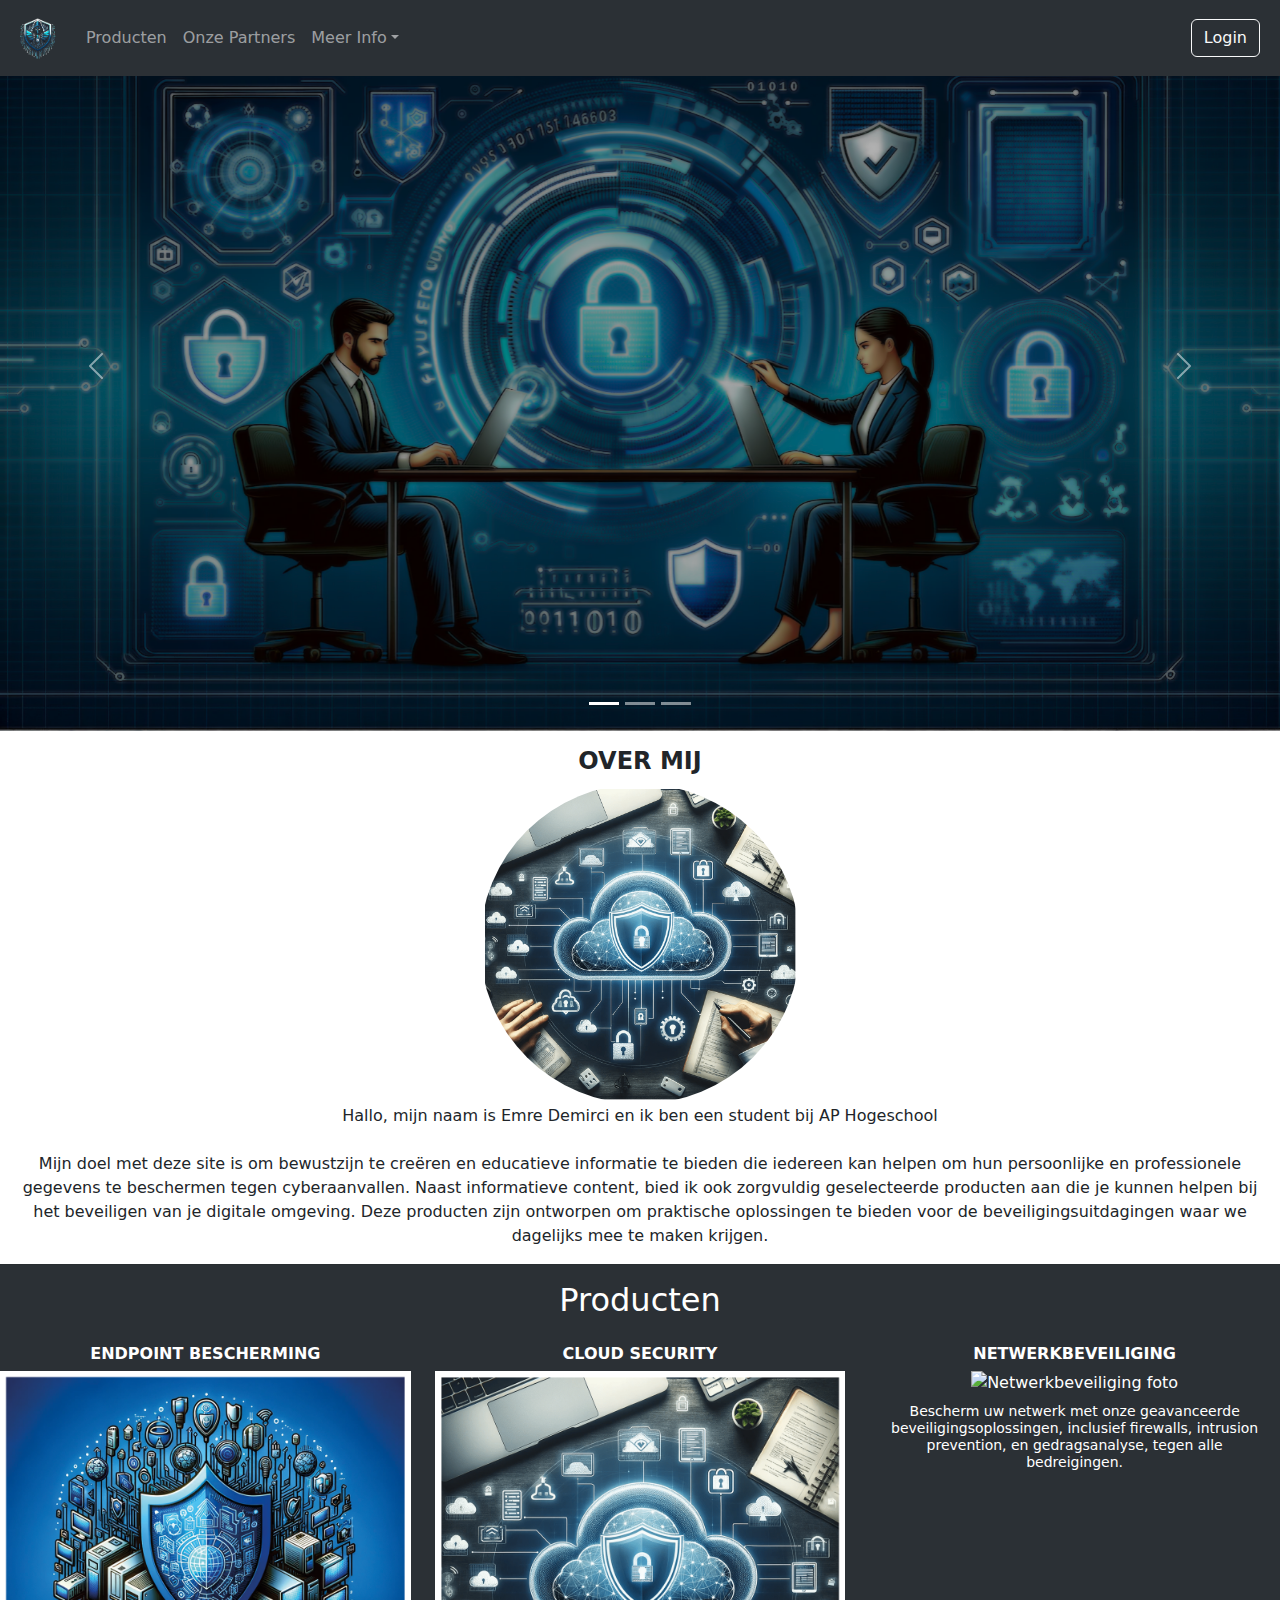
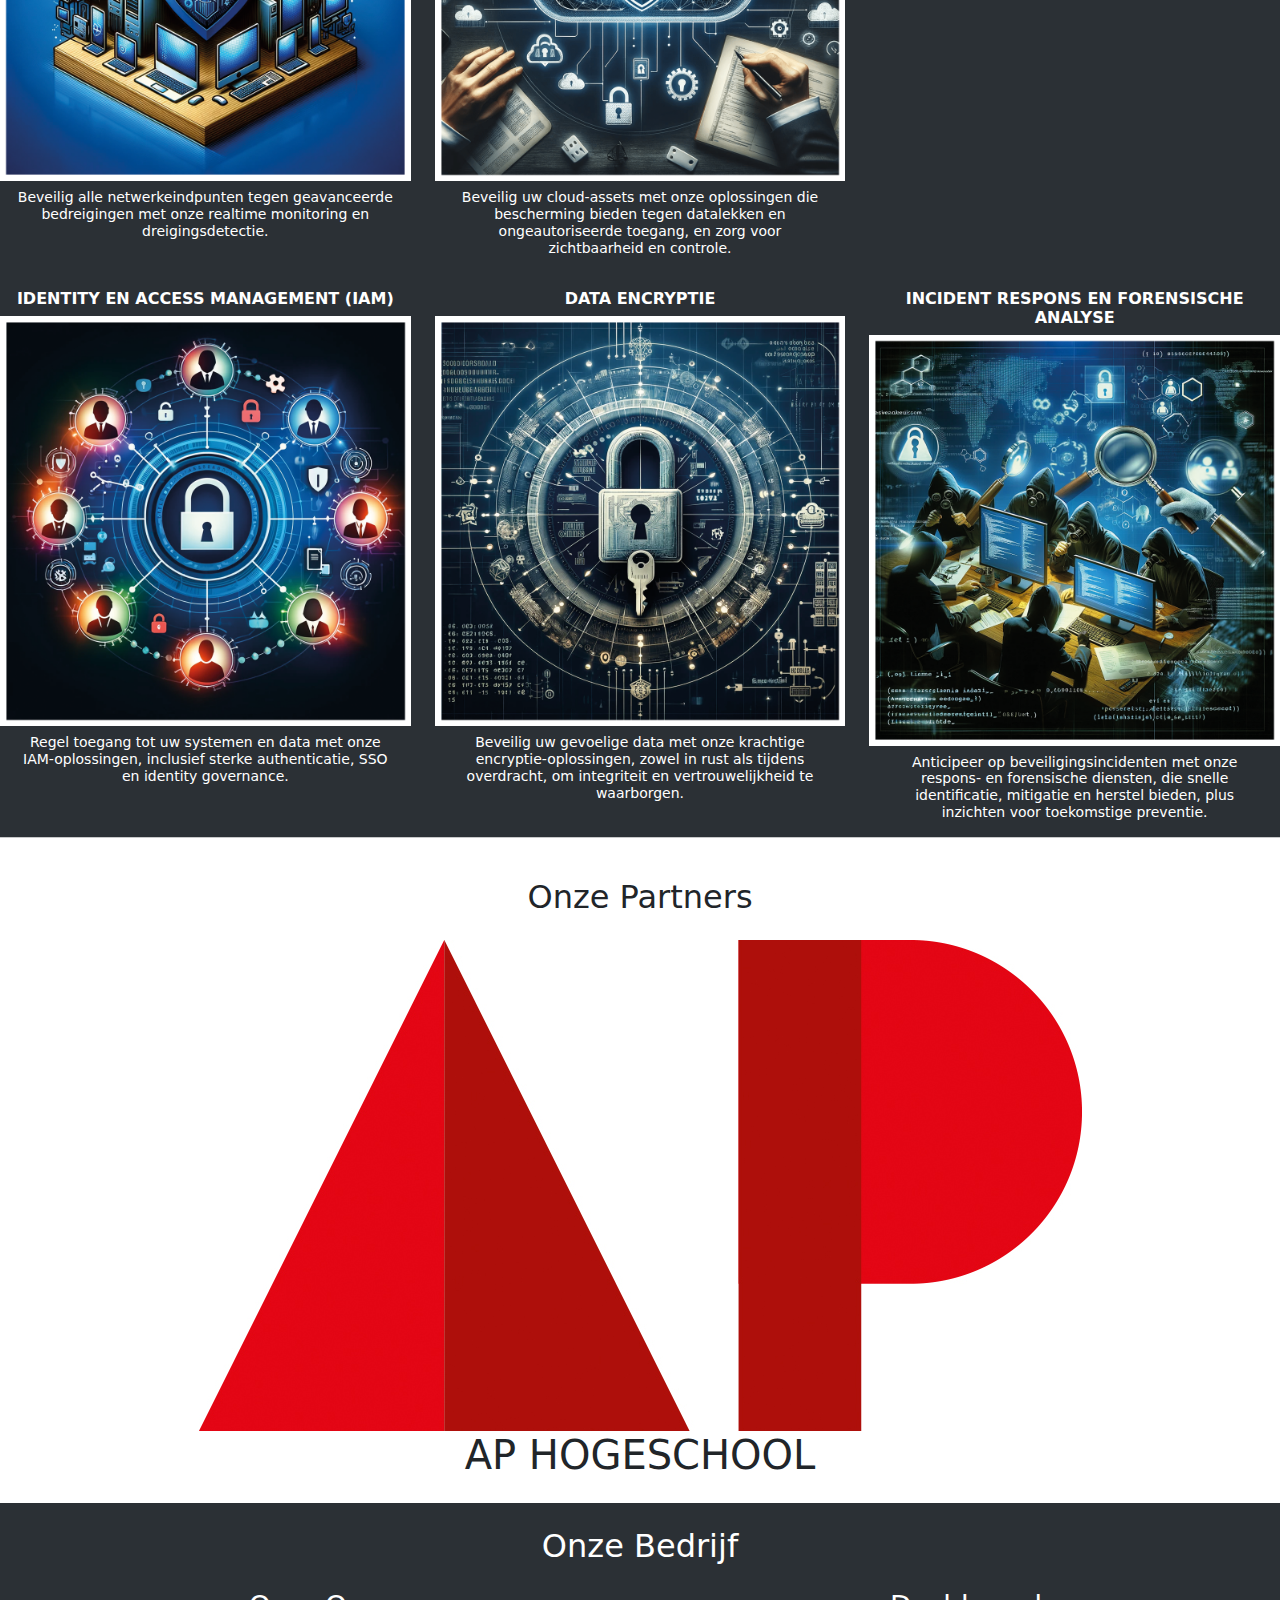
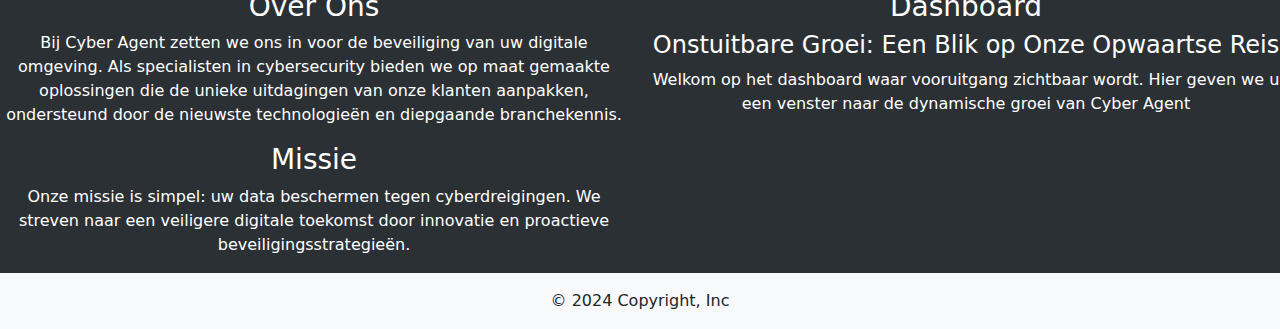
==== index.html @ 9c0fd8ca "langlopende taak" ====
<!DOCTYPE html>
<html lang="nl-BE">
<head>
    <meta charset="UTF-8">
    <meta name="viewport" content="width=device-width, initial-scale=1.0">
    <title>Cyber Agent</title>
    
    <!-- Bootstrap CSS -->
    <link href="https://cdn.jsdelivr.net/npm/bootstrap@5.3.3/dist/css/bootstrap.min.css" rel="stylesheet" integrity="sha384-QWTKZyjpPEjISv5WaRU9OFeRpok6YctnYmDr5pNlyT2bRjXh0JMhjY6hW+ALEwIH" crossorigin="anonymous">

  <!-- Bootstrap CSS icons: https://icons.getbootstrap.com/#usage -->
  <link rel="stylesheet" href="https://cdn.jsdelivr.net/npm/bootstrap-icons@1.9.1/font/bootstrap-icons.css">

  <!-- JavaScript: Bootstrap Bundle with Popper -->
  <script src="https://cdn.jsdelivr.net/npm/bootstrap@5.3.3/dist/js/bootstrap.bundle.min.js" integrity="sha384-YvpcrYf0tY3lHB60NNkmXc5s9fDVZLESaAA55NDzOxhy9GkcIdslK1eN7N6jIeHz" crossorigin="anonymous" defer></script>

  <!-- eigen geschreven css voor jouw html-bestand -->
  <link rel="stylesheet" href="css/reset.css">
  <link href="css/style.css" rel="stylesheet">
</head>
<body>
  
  <!--Navbar-->
  <nav class="navbar navbar-expand-lg bg-body-tertiary fixed-top" data-bs-theme="dark">

    <div class="container-fluid">

      <a class="navbar-brand" href="index.html"><img class="navbar-logo" src="assets/images/logo-nieuw_png-removebg-preview.png" alt="Logo"></a>

      <button class="navbar-toggler" type="button" data-bs-toggle="collapse" data-bs-target="#navbarSupportedContent" aria-controls="navbarSupportedContent" aria-expanded="false" aria-label="Toggle navigation">
        <span class="navbar-toggler-icon"></span>
      </button>

      <div class="collapse navbar-collapse" id="navbarSupportedContent">

        <ul class="navbar-nav me-auto mb-2 mb-lg-0">

          <li class="nav-item">
            <a class="nav-link" href="#product">Producten</a>
          </li>

          <li class="nav-item">
            <a class="nav-link" href="#onzepartners">Onze Partners</a>
          </li>

          <li class="nav-item dropdown">

            <a class="nav-link dropdown-toggle" href="#" role="button" data-bs-toggle="dropdown" aria-expanded="false">Meer Info</a>

            <ul class="dropdown-menu">
              <li><a class="dropdown-item" href="#onzebedrijf">Onze Bedrijf</a></li>
              <li><hr class="dropdown-divider"></li>
              <li><a class="dropdown-item" href="contact.html">Contact</a></li>
            </ul>

          </li>

        </ul>

        <form class="d-flex">
          <button type="button" class="btn btn-outline-light me-2">Login</button>
        </form>

      </div>

    </div>
  </nav>
  <!--Navbar-->

  <main>
    
    <!--Carousel-->
    <section id="carouselExampleIndicators" class="carousel slide">

      <div class="carousel-indicators">
        <button type="button" data-bs-target="#carouselExampleIndicators" data-bs-slide-to="0" class="active" aria-current="true" aria-label="Slide 1"></button>
        <button type="button" data-bs-target="#carouselExampleIndicators" data-bs-slide-to="1" aria-label="Slide 2"></button>
        <button type="button" data-bs-target="#carouselExampleIndicators" data-bs-slide-to="2" aria-label="Slide 3"></button>
      </div>

      <div class="carousel-inner">

        <div class="carousel-item active">
          <img src="assets/images/home.png" class="d-block w-100" alt="carousel foto1">
        </div>

        <div class="carousel-item">
          <img src="assets/images/diensten.png" class="d-block w-100" alt="carousel foto2">
        </div>

        <div class="carousel-item">
          <img src="assets/images/incidentresponsenforensischeanalysedesktopformaat.png" class="d-block w-100" alt="carousel foto3">
        </div>

      </div>

      <button class="carousel-control-prev" type="button" data-bs-target="#carouselExampleIndicators" data-bs-slide="prev">
        <span class="carousel-control-prev-icon" aria-hidden="true"></span>
        <span class="visually-hidden">Previous</span>
      </button>

      <button class="carousel-control-next" type="button" data-bs-target="#carouselExampleIndicators" data-bs-slide="next">
        <span class="carousel-control-next-icon" aria-hidden="true"></span>
        <span class="visually-hidden">Next</span>
      </button>

    </section>
    <!--Carousel-->

    <!--Over Mij-->
    <article class="col-12 mb-3 text-center px-3">

      <h2 class="text-uppercase fs-4 fw-bolder pt-3">Over Mij</h2>

      <img class="bd-placeholder-img rounded-circle foto" src="assets/images/cloudsecurity.png" alt="Emre foto">

      <p class="fw-medium">
        Hallo, mijn naam is Emre Demirci en ik ben een student bij AP Hogeschool<br><br>
        Mijn doel met deze site is om bewustzijn te creëren en educatieve informatie te bieden die iedereen kan helpen om hun persoonlijke en professionele gegevens te beschermen tegen cyberaanvallen. Naast informatieve content, bied ik ook zorgvuldig geselecteerde producten aan die je kunnen helpen bij het beveiligen van je digitale omgeving. Deze producten zijn ontworpen om praktische oplossingen te bieden voor de beveiligingsuitdagingen waar we dagelijks mee te maken krijgen.
      </p>

    </article>
    <!--Over Mij-->

    <!--Producten-->
    <section id="product" class="row backgroundcolor">

      <hr>

      <h2 class="col-12 text-center text-white">Producten</h2>

      <!--Endpoint Bescherming-->
      <article class="shop-item col-12 col-sm-6 col-md-4 text-center">

        <a href="endpointbescherming.html" class="text-decoration-none text-white" rel="noopener">

          <h2 class="text-uppercase fs-6 fw-bolder pt-3">Endpoint Bescherming</h2>

          <figure>

            <img src="assets/images/endpointbescherming.png" class="img-fluid" alt="endpointbescherming foto"title="Endpointbescherming">
            <figcaption class="h6 small mt-2">Beveilig alle netwerkeindpunten tegen geavanceerde bedreigingen met onze realtime monitoring en dreigingsdetectie.</figcaption>

          </figure>
        </a>

      </article>
      <!--Endpoint Bescherming-->
      
      <!--Cloud Security-->
      <article class="shop-item col-12 col-sm-6 col-md-4 text-center">

        <a href="cloudsecurity.html" class="text-decoration-none text-white" rel="noopener">

          <h2 class="text-uppercase fs-6 fw-bolder pt-3">Cloud Security</h2>

          <figure>

            <img src="assets/images/cloudsecurity.png" class="img-fluid" alt="Cloud Security foto"title="Cloud Security">
            <figcaption class="h6 small mt-2 mx-3">Beveilig uw cloud-assets met onze oplossingen die bescherming bieden tegen datalekken en ongeautoriseerde toegang, en zorg voor zichtbaarheid en controle.</figcaption>

          </figure>
        </a>

      </article>
      <!--Cloud Security-->

      <!--Netwerkbeveiliging-->
      <article class="shop-item col-12 col-sm-6 col-md-4 text-center">

        <a href="netwerkbeveiliging.html" class="text-decoration-none text-white" rel="noopener">

          <h2 class="text-uppercase fs-6 fw-bolder pt-3">Netwerkbeveiliging</h2>

          <figure>

            <img src="assets/images/netwerkbeveiliging.png" class="img-fluid" alt="Netwerkbeveiliging foto"title="Netwerkbeveiliging">
            <figcaption class="h6 small mt-2 mx-3">Bescherm uw netwerk met onze geavanceerde beveiligingsoplossingen, inclusief firewalls, intrusion prevention, en gedragsanalyse, tegen alle bedreigingen.</figcaption>

          </figure>
        </a>

      </article>
      <!--Netwerkbeveiliging-->

      <!--Identity en Access Management (IAM)-->
      <article class="shop-item col-12 col-sm-6 col-md-4 text-center">

        <a href="iam.html" class="text-decoration-none text-white" rel="noopener">

          <h2 class="text-uppercase fs-6 fw-bolder pt-3">Identity en Access Management (IAM)</h2>

          <figure>

            <img src="assets/images/identityenaccessmanagement.png" class="img-fluid" alt="Identity en Access Management (IAM) foto"title="Identity en Access Management (IAM)">
            <figcaption class="h6 small mt-2 mx-3">Regel toegang tot uw systemen en data met onze IAM-oplossingen, inclusief sterke authenticatie, SSO en identity governance.</figcaption>

          </figure>
        </a>

      </article>
      <!--Identity en Access Management (IAM)-->

      <!--Data Encryptie-->
      <article class="shop-item col-12 col-sm-6 col-md-4 text-center">

        <a href="dataencryptie.html" class="text-decoration-none text-white" rel="noopener">

          <h2 class="text-uppercase fs-6 fw-bolder pt-3">Data Encryptie</h2>

          <figure>

            <img src="assets/images/dataencryptie.png" class="img-fluid" alt="Data Encryptie foto"title="Data Encryptie">
            <figcaption class="h6 small mt-2 mx-3">Beveilig uw gevoelige data met onze krachtige encryptie-oplossingen, zowel in rust als tijdens overdracht, om integriteit en vertrouwelijkheid te waarborgen.</figcaption>

          </figure>
        </a>

      </article>
      <!--Data Encryptie-->

      <!--Incident Respons en Forensische Analyse-->
      <article class="shop-item col-12 col-sm-6 col-md-4 text-center">

        <a href="irfa.html" class="text-decoration-none text-white" rel="noopener">

          <h2 class="text-uppercase fs-6 fw-bolder pt-3">Incident Respons en Forensische Analyse</h2>

          <figure>

            <img src="assets/images/incidentresponsenforensischeanalyse.png" class="img-fluid" alt="Incident Respons en Forensische Analyse foto"title="Incident Respons en Forensische Analyse">
            <figcaption class="h6 small mt-2 mx-3">Anticipeer op beveiligingsincidenten met onze respons- en forensische diensten, die snelle identificatie, mitigatie en herstel bieden, plus inzichten voor toekomstige preventie.</figcaption>

          </figure>
        </a>

      </article>
      <!--Incident Respons en Forensische Analyse-->

    </section>
    <!--Producten-->

    <!--Onze Partners-->
    <section id="onzepartners" class="row text-center">

      <hr>

      <h2 class="col-12 my-4">Onze Partners</h2>

      <figure>

        <a class="text-decoration-none" href="https://ap.lc/uSsQi">
          <img class="img-fluid" src="assets/images/aplogo.jpg" alt="AP logo">
          <h3 class="text-uppercase fs-1 text-dark">Ap Hogeschool</h3>
        </a>

      </figure>

    </section>
    <!--Onze Partners-->

    <!--Onze Bedrijf-->
    <section id="onzebedrijf" class="backgroundcolor text-white text-center row">

      <h2 class="my-4">Onze Bedrijf</h2>

      <section class="col-12 col-sm-6 col-md-6">

        <article>

          <h3>Over Ons</h3>
          
          <p>Bij Cyber Agent zetten we ons in voor de beveiliging van uw digitale omgeving. Als specialisten in cybersecurity bieden we op maat gemaakte oplossingen die de unieke uitdagingen van onze klanten aanpakken, ondersteund door de nieuwste technologieën en diepgaande branchekennis.</p>
  
        </article>

        <article>

          <h3>Missie</h3>

          <p>Onze missie is simpel: uw data beschermen tegen cyberdreigingen. We streven naar een veiligere digitale toekomst door innovatie en proactieve beveiligingsstrategieën.</p>

        </article>

      </section>

      <section class="col-12 col-sm-6 col-md-6">

        <article>

          <h3 class="col-12">Dashboard</h3>

          

          <h4>Onstuitbare Groei: Een Blik op Onze Opwaartse Reis</h4>

          <p>Welkom op het dashboard waar vooruitgang zichtbaar wordt. Hier geven we u een venster naar de dynamische groei van Cyber Agent</p>

        </article>

      </section>

    </section>
    <!--Onze Bedrijf-->
    
  </main>

  <!--Footer-->
  <footer class="bg-body-tertiary text-center text-lg-start">

    <div class="text-center p-3">
      © 2024 Copyright, Inc
    </div>
    
  </footer>
  <!--Footer-->

</body>
</html>
---- css/style.css ----
.navbar-logo {
  width: 50px;
}

.backgroundcolor{
  background-color: #2B3035;
}

.foto {
  width: 25vw;
}

span {
  color: red;
}

.space {
  padding-top: 3rem;
}

.maps{
  width: 100%;
  height: 40vh;
}
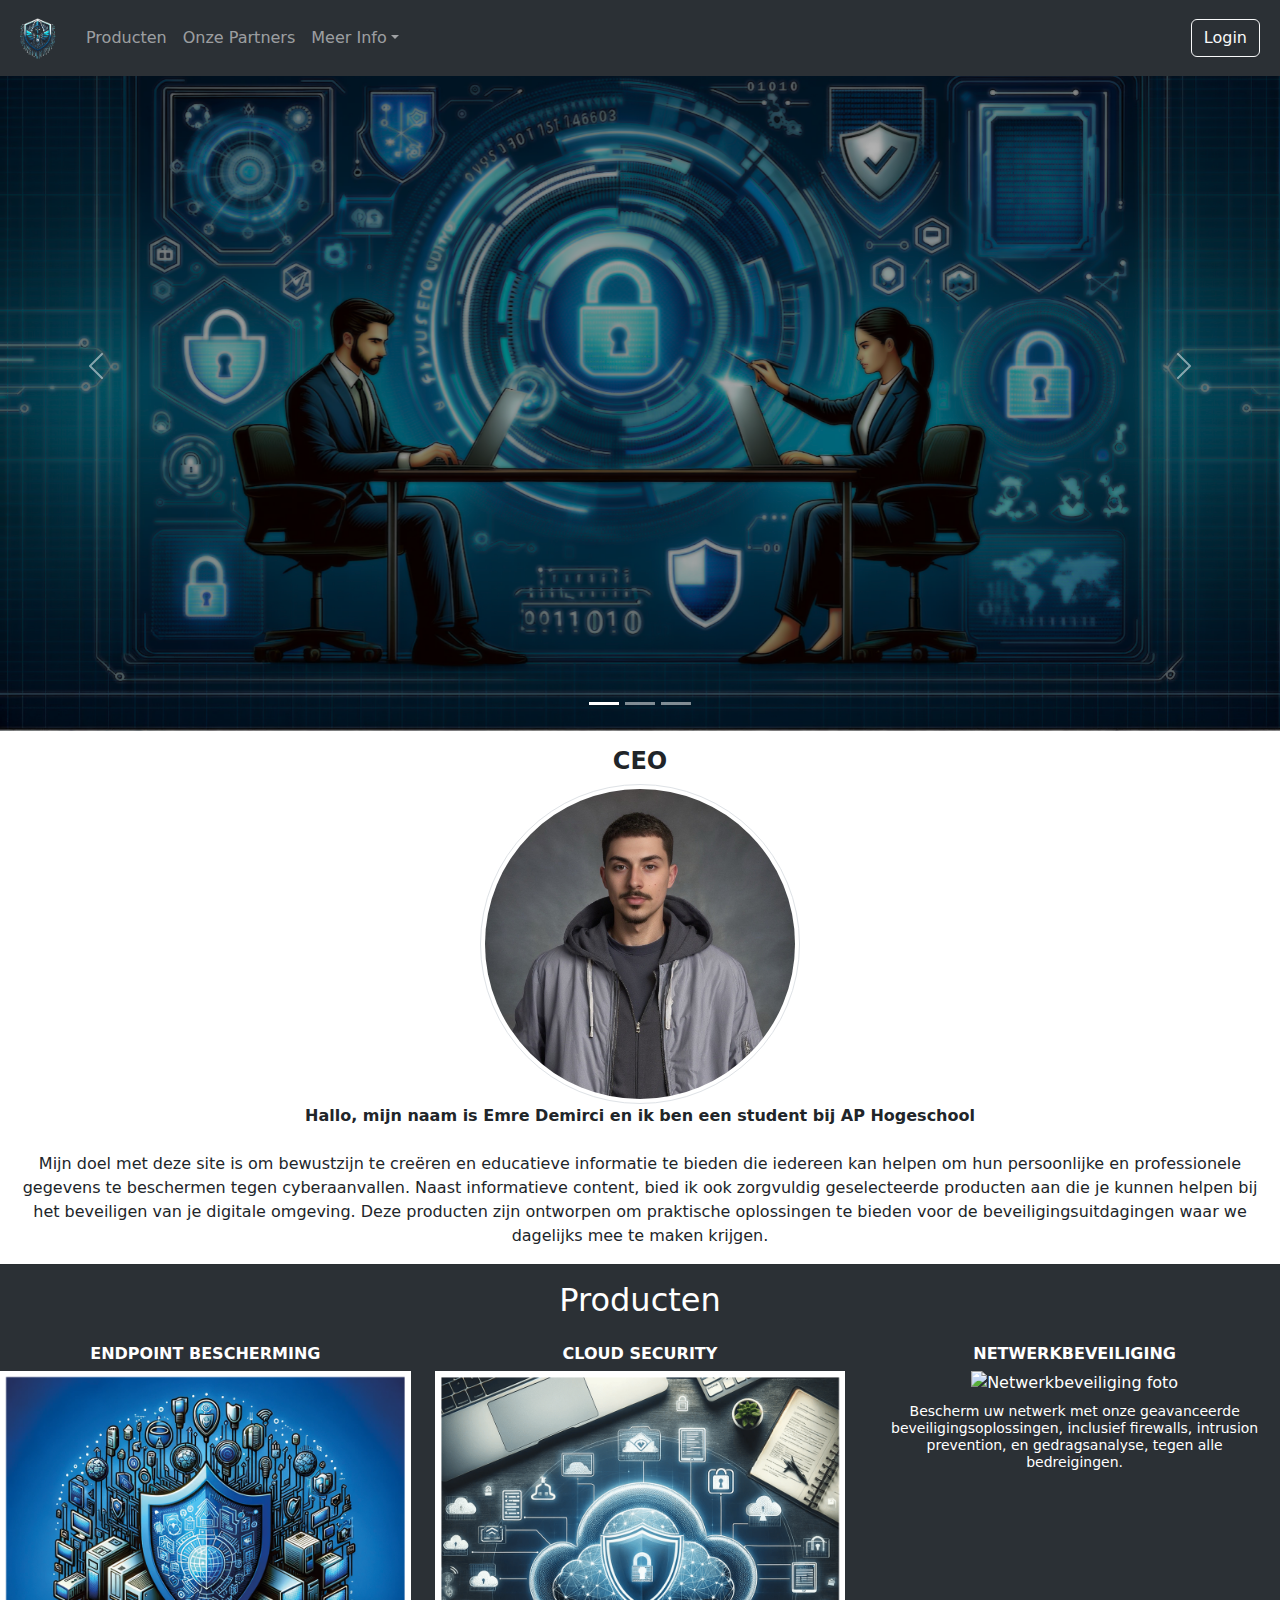
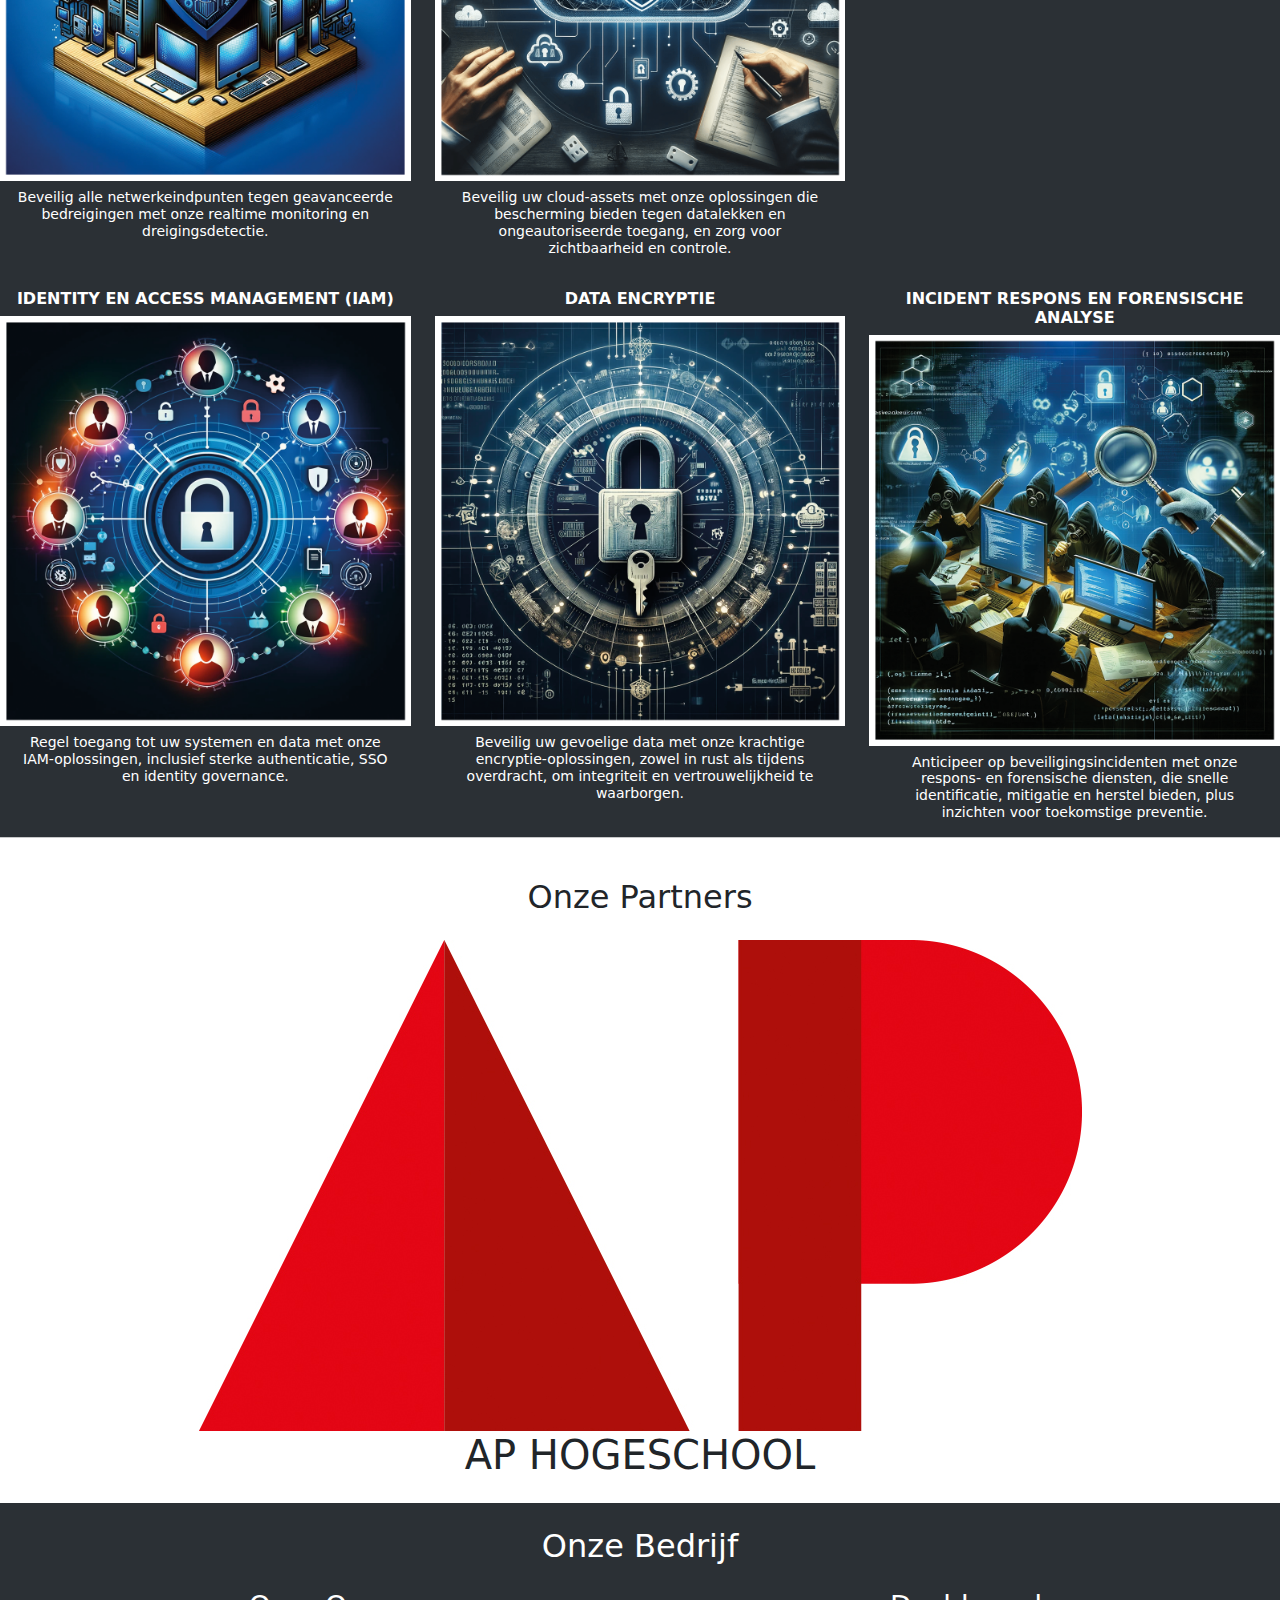
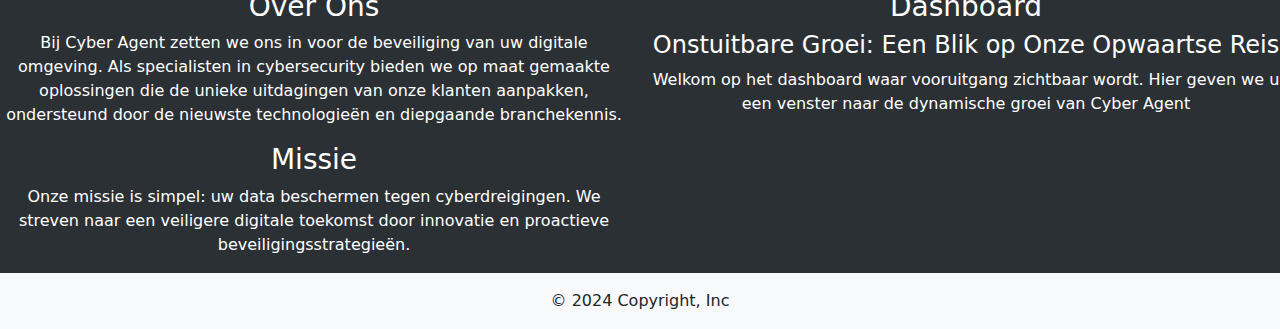
==== commit 84724e00: "langlopende taak" ====
--- a/index.html
+++ b/index.html
@@ -17,6 +17,8 @@
   <!-- eigen geschreven css voor jouw html-bestand -->
   <link rel="stylesheet" href="css/reset.css">
   <link href="css/style.css" rel="stylesheet">
+
+  <script src="https://www.gstatic.com/charts/loader.js"></script>
 </head>
 <body>
   
@@ -110,12 +112,12 @@
     <!--Over Mij-->
     <article class="col-12 mb-3 text-center px-3">
 
-      <h2 class="text-uppercase fs-4 fw-bolder pt-3">Over Mij</h2>
-
-      <img class="bd-placeholder-img rounded-circle foto" src="assets/images/cloudsecurity.png" alt="Emre foto">
+      <h2 class="text-uppercase fs-4 fw-bolder pt-3">Ceo</h2>
+
+      <img class="bd-placeholder-img rounded-circle foto img-thumbnail" src="assets/images/foto.jpeg" alt="Emre foto">
 
       <p class="fw-medium">
-        Hallo, mijn naam is Emre Demirci en ik ben een student bij AP Hogeschool<br><br>
+        <strong>Hallo, mijn naam is Emre Demirci en ik ben een student bij AP Hogeschool</strong><br><br>
         Mijn doel met deze site is om bewustzijn te creëren en educatieve informatie te bieden die iedereen kan helpen om hun persoonlijke en professionele gegevens te beschermen tegen cyberaanvallen. Naast informatieve content, bied ik ook zorgvuldig geselecteerde producten aan die je kunnen helpen bij het beveiligen van je digitale omgeving. Deze producten zijn ontworpen om praktische oplossingen te bieden voor de beveiligingsuitdagingen waar we dagelijks mee te maken krijgen.
       </p>
 
@@ -289,8 +291,6 @@
         <article>
 
           <h3 class="col-12">Dashboard</h3>
-
-          
 
           <h4>Onstuitbare Groei: Een Blik op Onze Opwaartse Reis</h4>
 
--- a/css/style.css
+++ b/css/style.css
@@ -21,4 +21,4 @@
 .maps{
   width: 100%;
   height: 40vh;
-}+}
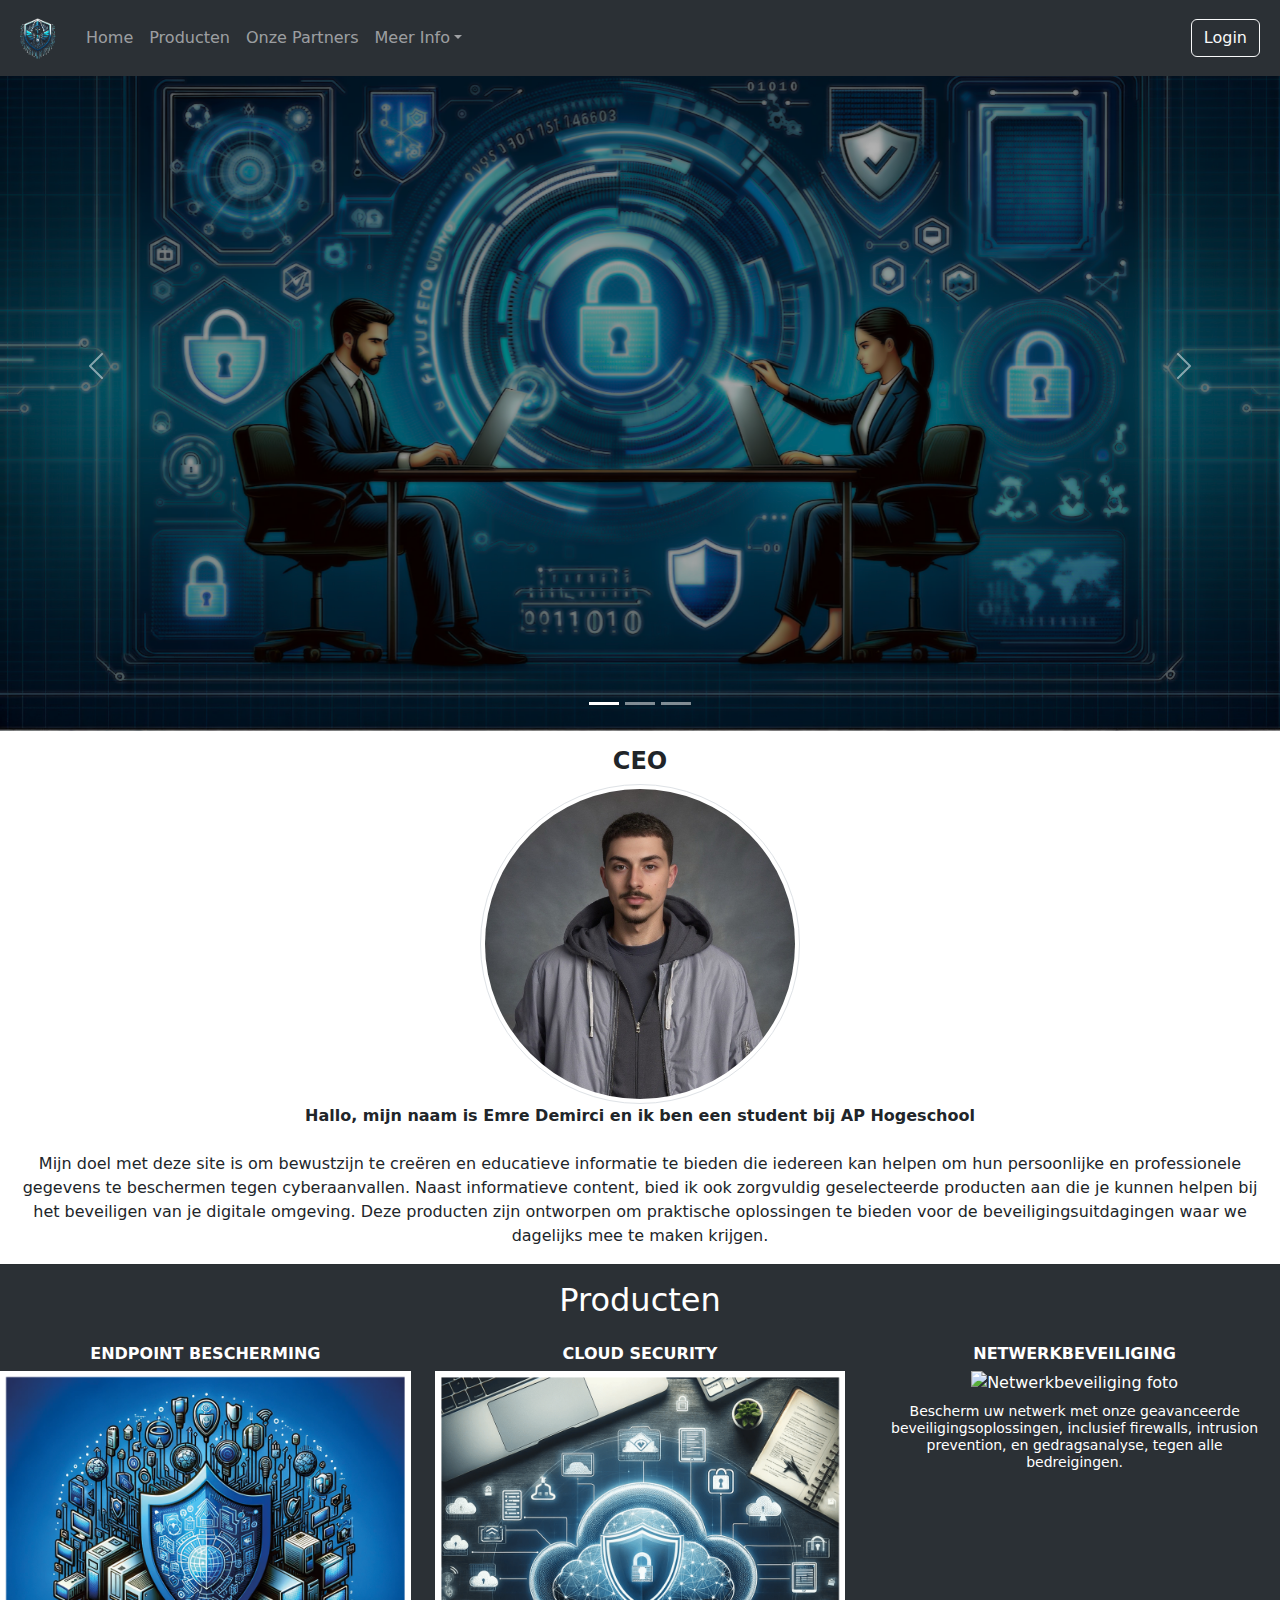
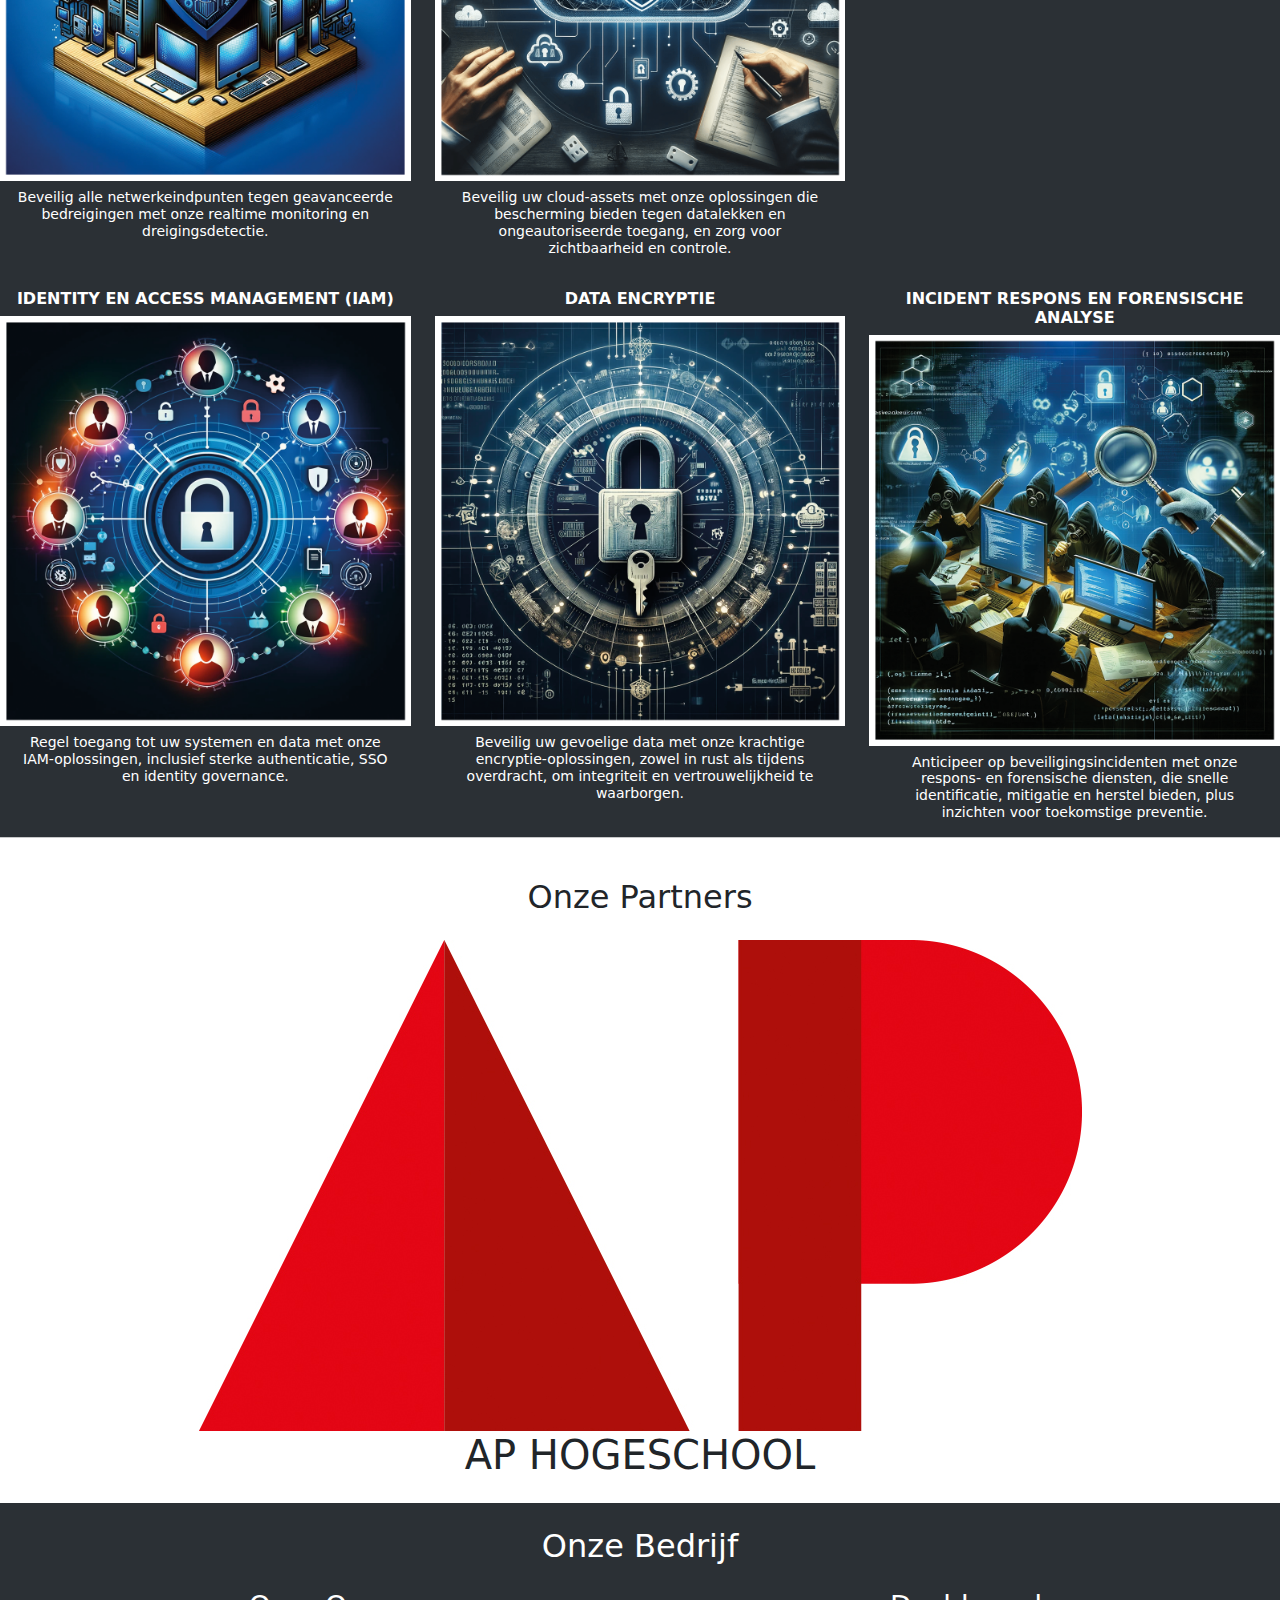
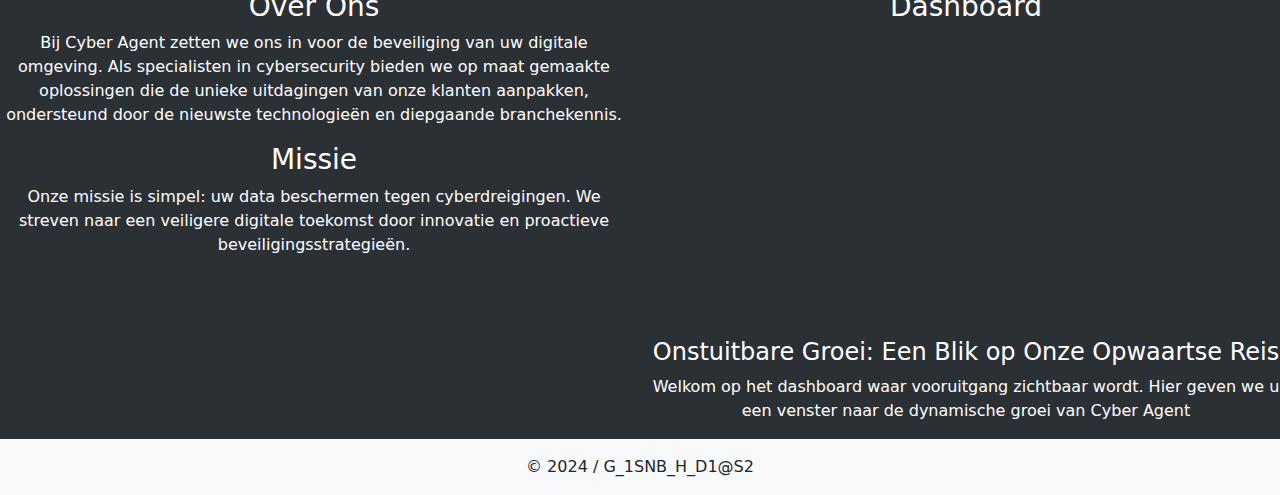
==== commit cb7bc4c6: "langlopende taak" ====
--- a/index.html
+++ b/index.html
@@ -19,6 +19,7 @@
   <link href="css/style.css" rel="stylesheet">
 
   <script src="https://www.gstatic.com/charts/loader.js"></script>
+  <script src="https://cdnjs.cloudflare.com/ajax/libs/Chart.js/2.9.4/Chart.js"></script>
 </head>
 <body>
   
@@ -38,6 +39,10 @@
         <ul class="navbar-nav me-auto mb-2 mb-lg-0">
 
           <li class="nav-item">
+            <a class="nav-link" href="index.html">Home</a>
+          </li>
+
+          <li class="nav-item">
             <a class="nav-link" href="#product">Producten</a>
           </li>
 
@@ -292,6 +297,32 @@
 
           <h3 class="col-12">Dashboard</h3>
 
+          <canvas id="myChart" style="width:100%;max-width:600px"></canvas>
+
+          <script>
+            const xValues = ["België", "France", "Spain", "USA", "Argentina"];
+            const yValues = [55, 49, 44, 24, 15];
+            const barColors = ["red", "green","blue","orange","brown"];
+            
+            new Chart("myChart", {
+              type: "bar",
+              data: {
+                labels: xValues,
+                datasets: [{
+                  backgroundColor: barColors,
+                  data: yValues
+                }]
+              },
+              options: {
+                legend: {display: false},
+                title: {
+                  display: true,
+                  text: "wereldwijde productie 2024"
+                }
+              }
+            });
+          </script>
+
           <h4>Onstuitbare Groei: Een Blik op Onze Opwaartse Reis</h4>
 
           <p>Welkom op het dashboard waar vooruitgang zichtbaar wordt. Hier geven we u een venster naar de dynamische groei van Cyber Agent</p>
@@ -309,7 +340,7 @@
   <footer class="bg-body-tertiary text-center text-lg-start">
 
     <div class="text-center p-3">
-      © 2024 Copyright, Inc
+      © 2024 / G_1SNB_H_D1@S2
     </div>
     
   </footer>
--- a/css/style.css
+++ b/css/style.css
@@ -18,7 +18,7 @@
   padding-top: 3rem;
 }
 
-.maps{
+#apMap{
   width: 100%;
   height: 40vh;
 }
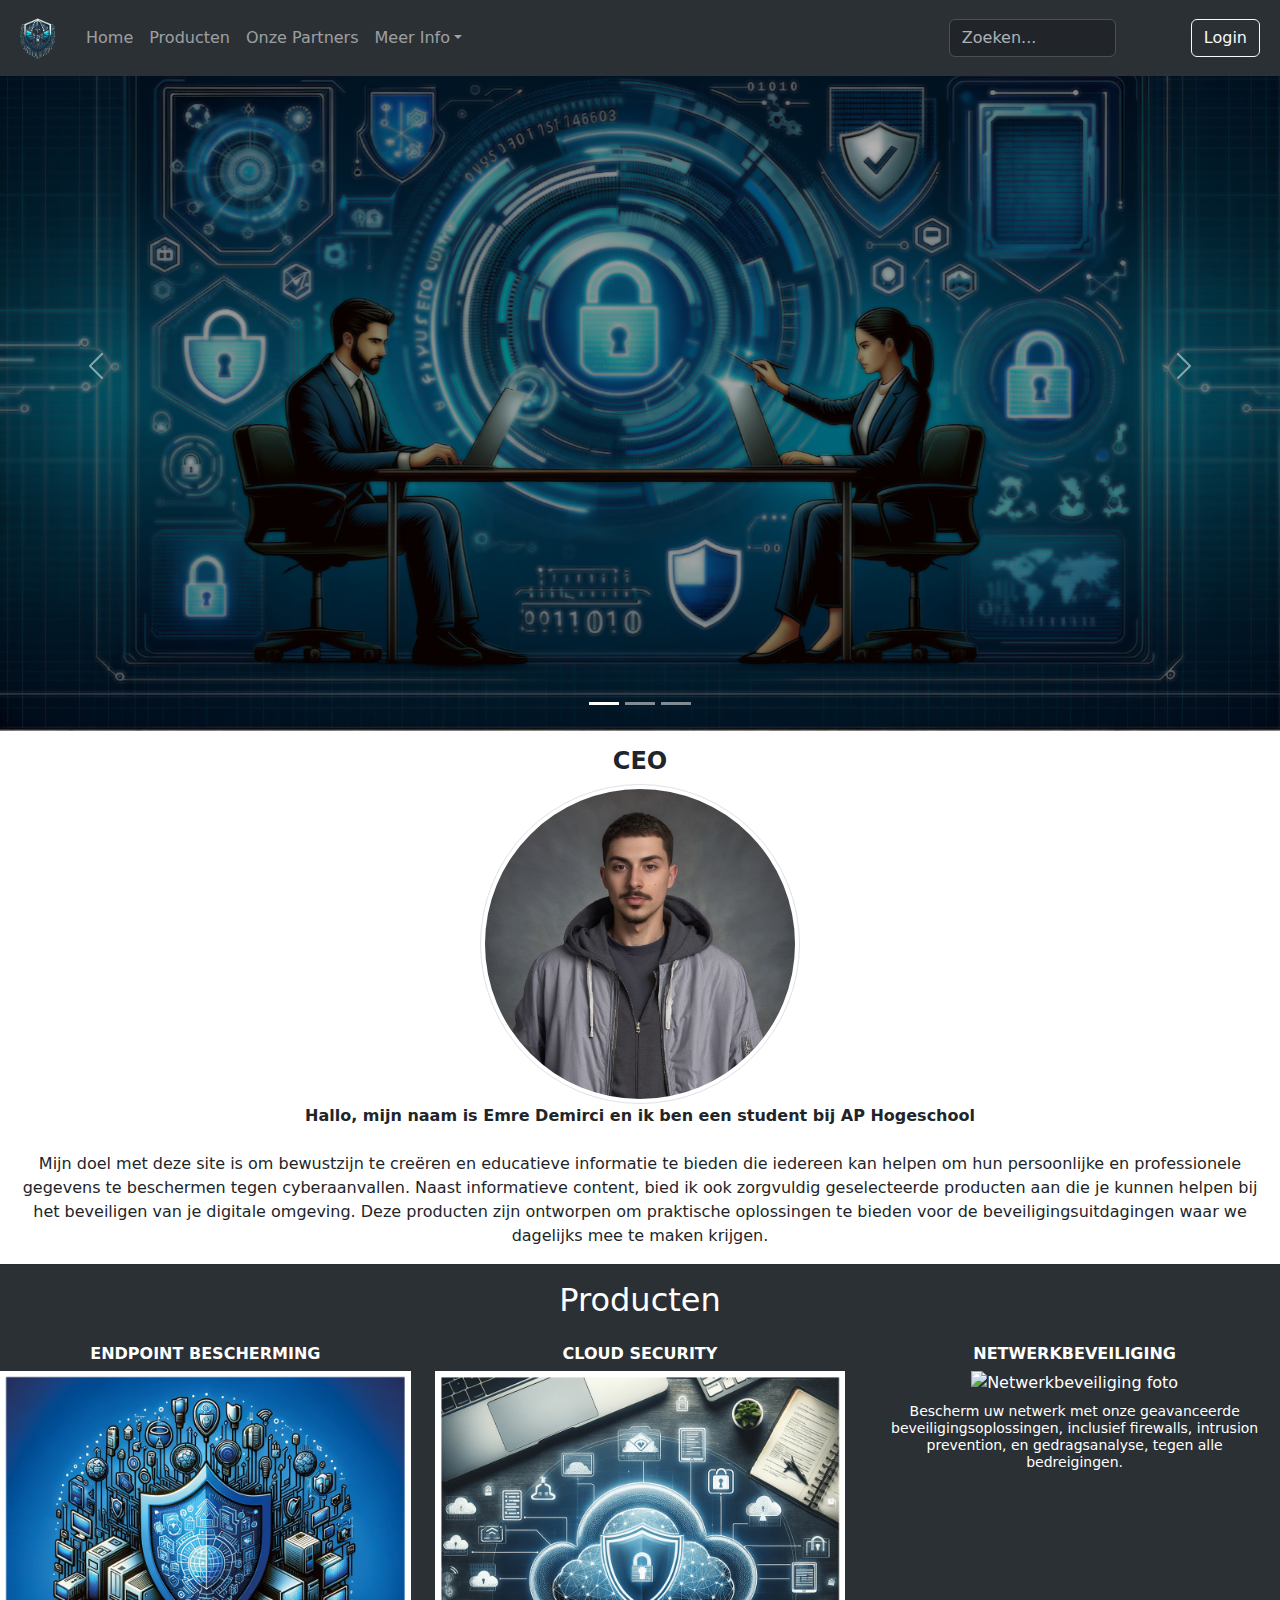
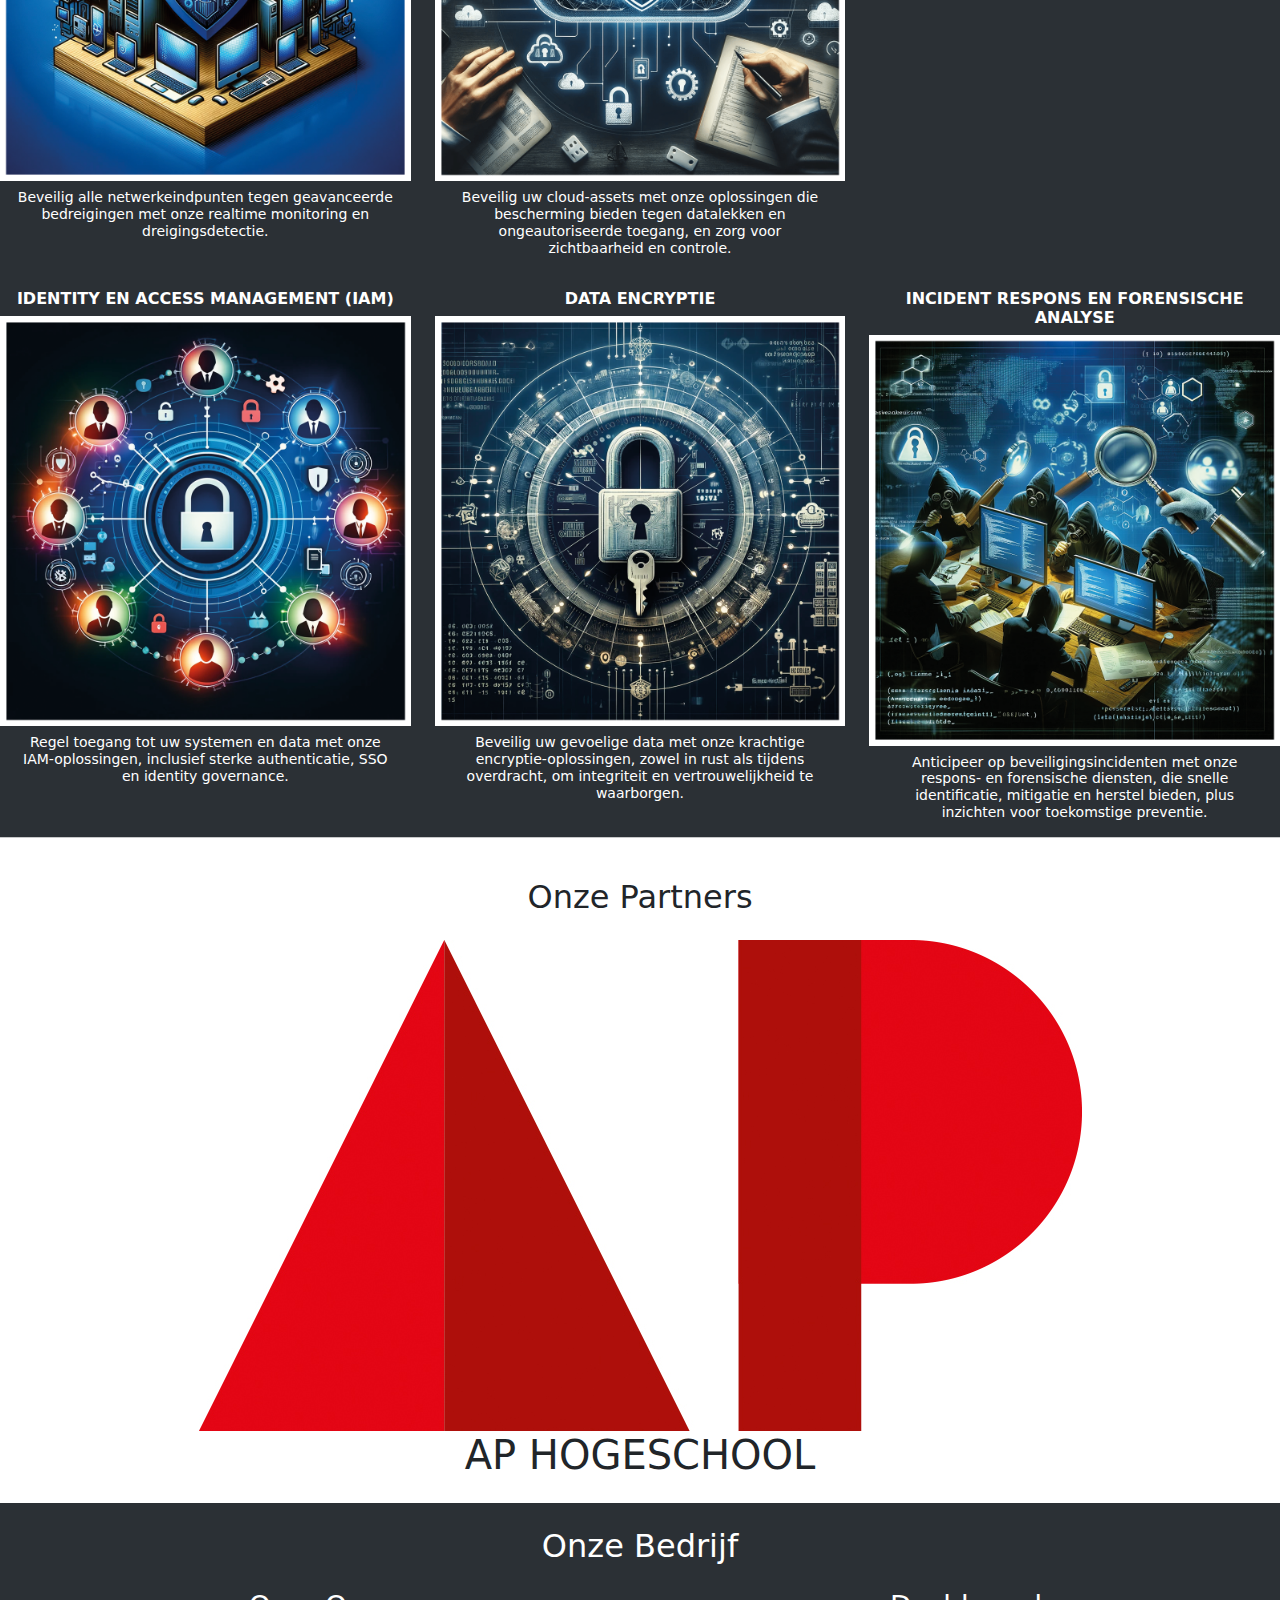
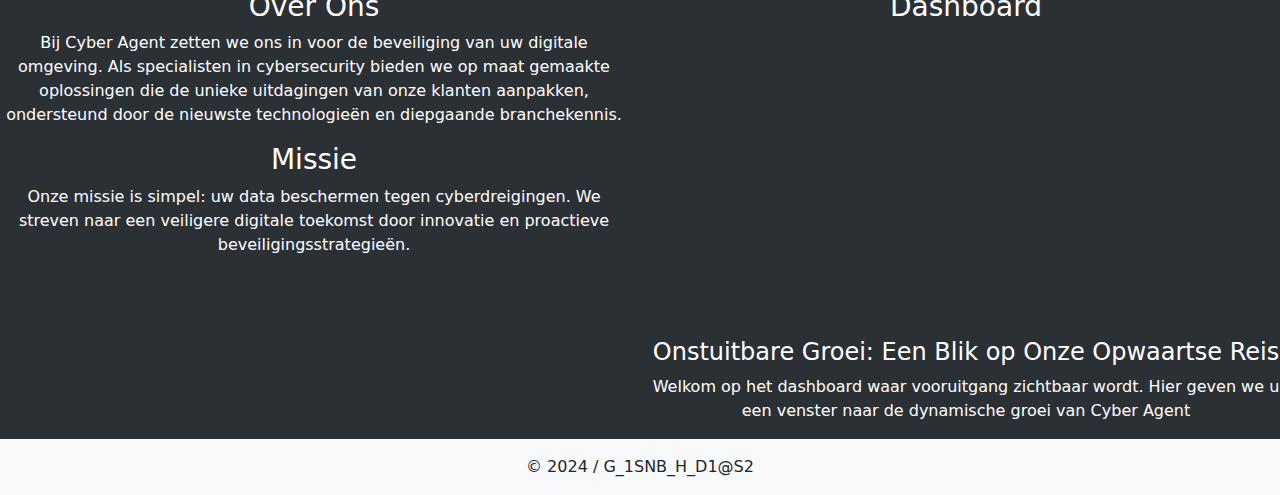
==== commit 6de7802b: "langlopende taak" ====
--- a/index.html
+++ b/index.html
@@ -23,56 +23,61 @@
 </head>
 <body>
   
-  <!--Navbar-->
-  <nav class="navbar navbar-expand-lg bg-body-tertiary fixed-top" data-bs-theme="dark">
-
-    <div class="container-fluid">
-
-      <a class="navbar-brand" href="index.html"><img class="navbar-logo" src="assets/images/logo-nieuw_png-removebg-preview.png" alt="Logo"></a>
-
-      <button class="navbar-toggler" type="button" data-bs-toggle="collapse" data-bs-target="#navbarSupportedContent" aria-controls="navbarSupportedContent" aria-expanded="false" aria-label="Toggle navigation">
-        <span class="navbar-toggler-icon"></span>
-      </button>
-
-      <div class="collapse navbar-collapse" id="navbarSupportedContent">
-
-        <ul class="navbar-nav me-auto mb-2 mb-lg-0">
-
-          <li class="nav-item">
-            <a class="nav-link" href="index.html">Home</a>
-          </li>
-
-          <li class="nav-item">
-            <a class="nav-link" href="#product">Producten</a>
-          </li>
-
-          <li class="nav-item">
-            <a class="nav-link" href="#onzepartners">Onze Partners</a>
-          </li>
-
-          <li class="nav-item dropdown">
-
-            <a class="nav-link dropdown-toggle" href="#" role="button" data-bs-toggle="dropdown" aria-expanded="false">Meer Info</a>
-
-            <ul class="dropdown-menu">
-              <li><a class="dropdown-item" href="#onzebedrijf">Onze Bedrijf</a></li>
-              <li><hr class="dropdown-divider"></li>
-              <li><a class="dropdown-item" href="contact.html">Contact</a></li>
-            </ul>
-
-          </li>
-
-        </ul>
-
-        <form class="d-flex">
-          <button type="button" class="btn btn-outline-light me-2">Login</button>
-        </form>
+  <header>
+
+    <!--Navbar-->
+    <nav class="navbar navbar-expand-lg bg-body-tertiary fixed-top" data-bs-theme="dark">
+
+      <div class="container-fluid">
+
+        <a class="navbar-brand" href="index.html"><img class="navbar-logo" src="assets/images/logo-nieuw_png-removebg-preview.png" alt="Logo"></a>
+
+        <button class="navbar-toggler" type="button" data-bs-toggle="collapse" data-bs-target="#navbarSupportedContent" aria-controls="navbarSupportedContent" aria-expanded="false" aria-label="Toggle navigation">
+          <span class="navbar-toggler-icon"></span>
+        </button>
+
+        <div class="collapse navbar-collapse" id="navbarSupportedContent">
+
+          <ul class="navbar-nav me-auto mb-2 mb-lg-0">
+
+            <li class="nav-item">
+              <a class="nav-link" href="index.html">Home</a>
+            </li>
+
+            <li class="nav-item">
+              <a class="nav-link" href="#product">Producten</a>
+            </li>
+
+            <li class="nav-item">
+              <a class="nav-link" href="#onzepartners">Onze Partners</a>
+            </li>
+
+            <li class="nav-item dropdown">
+
+              <a class="nav-link dropdown-toggle" href="#" role="button" data-bs-toggle="dropdown" aria-expanded="false">Meer Info</a>
+
+              <ul class="dropdown-menu">
+                <li><a class="dropdown-item" href="#onzebedrijf">Onze Bedrijf</a></li>
+                <li><hr class="dropdown-divider"></li>
+                <li><a class="dropdown-item" href="contact.html">Contact</a></li>
+              </ul>
+
+            </li>
+
+          </ul>
+
+          <form class="d-flex">
+            <input type="search" class="form-control form-control-dark text-bg-dark mx-3 w-50" placeholder="Zoeken..." aria-label="Search">
+            <button type="button" class="btn btn-outline-light me-2 ms-auto">Login</button>
+          </form>
+
+        </div>
 
       </div>
-
-    </div>
-  </nav>
-  <!--Navbar-->
+    </nav>
+    <!--Navbar-->
+
+  </header>
 
   <main>
     
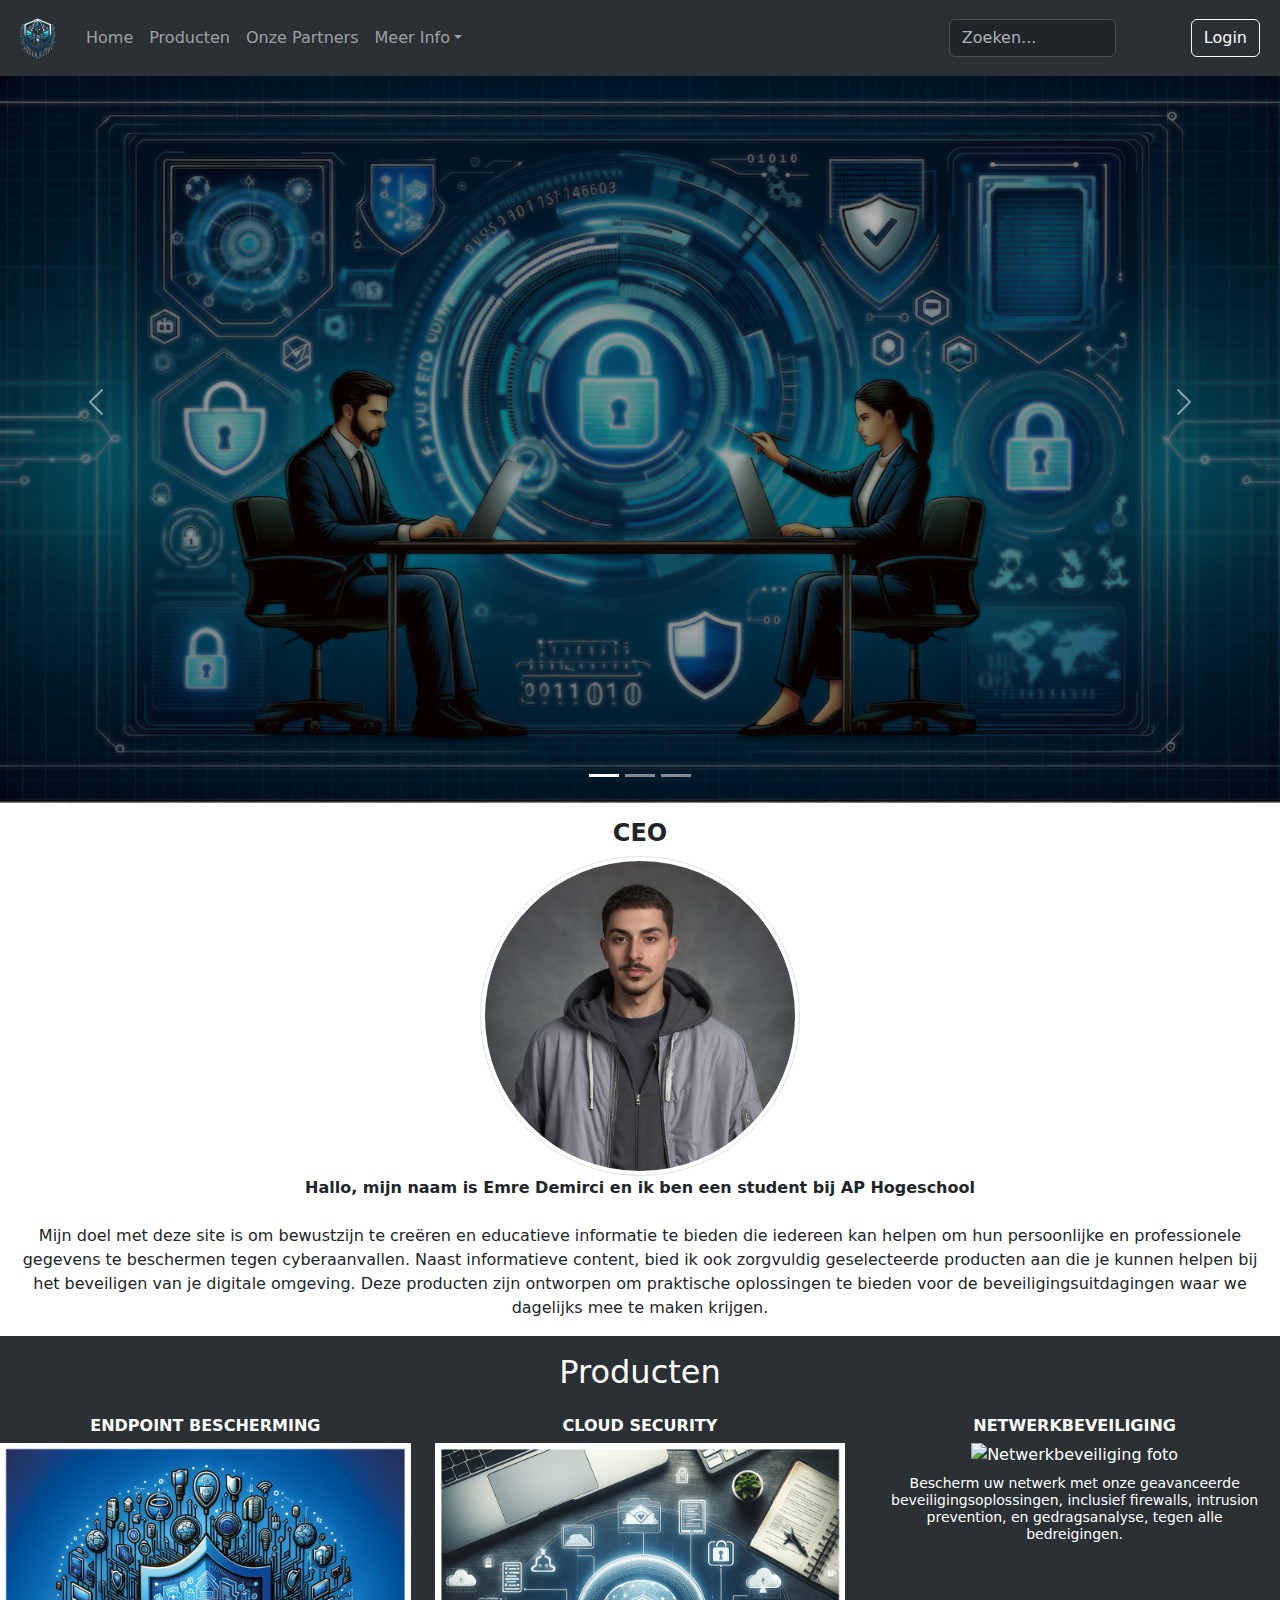
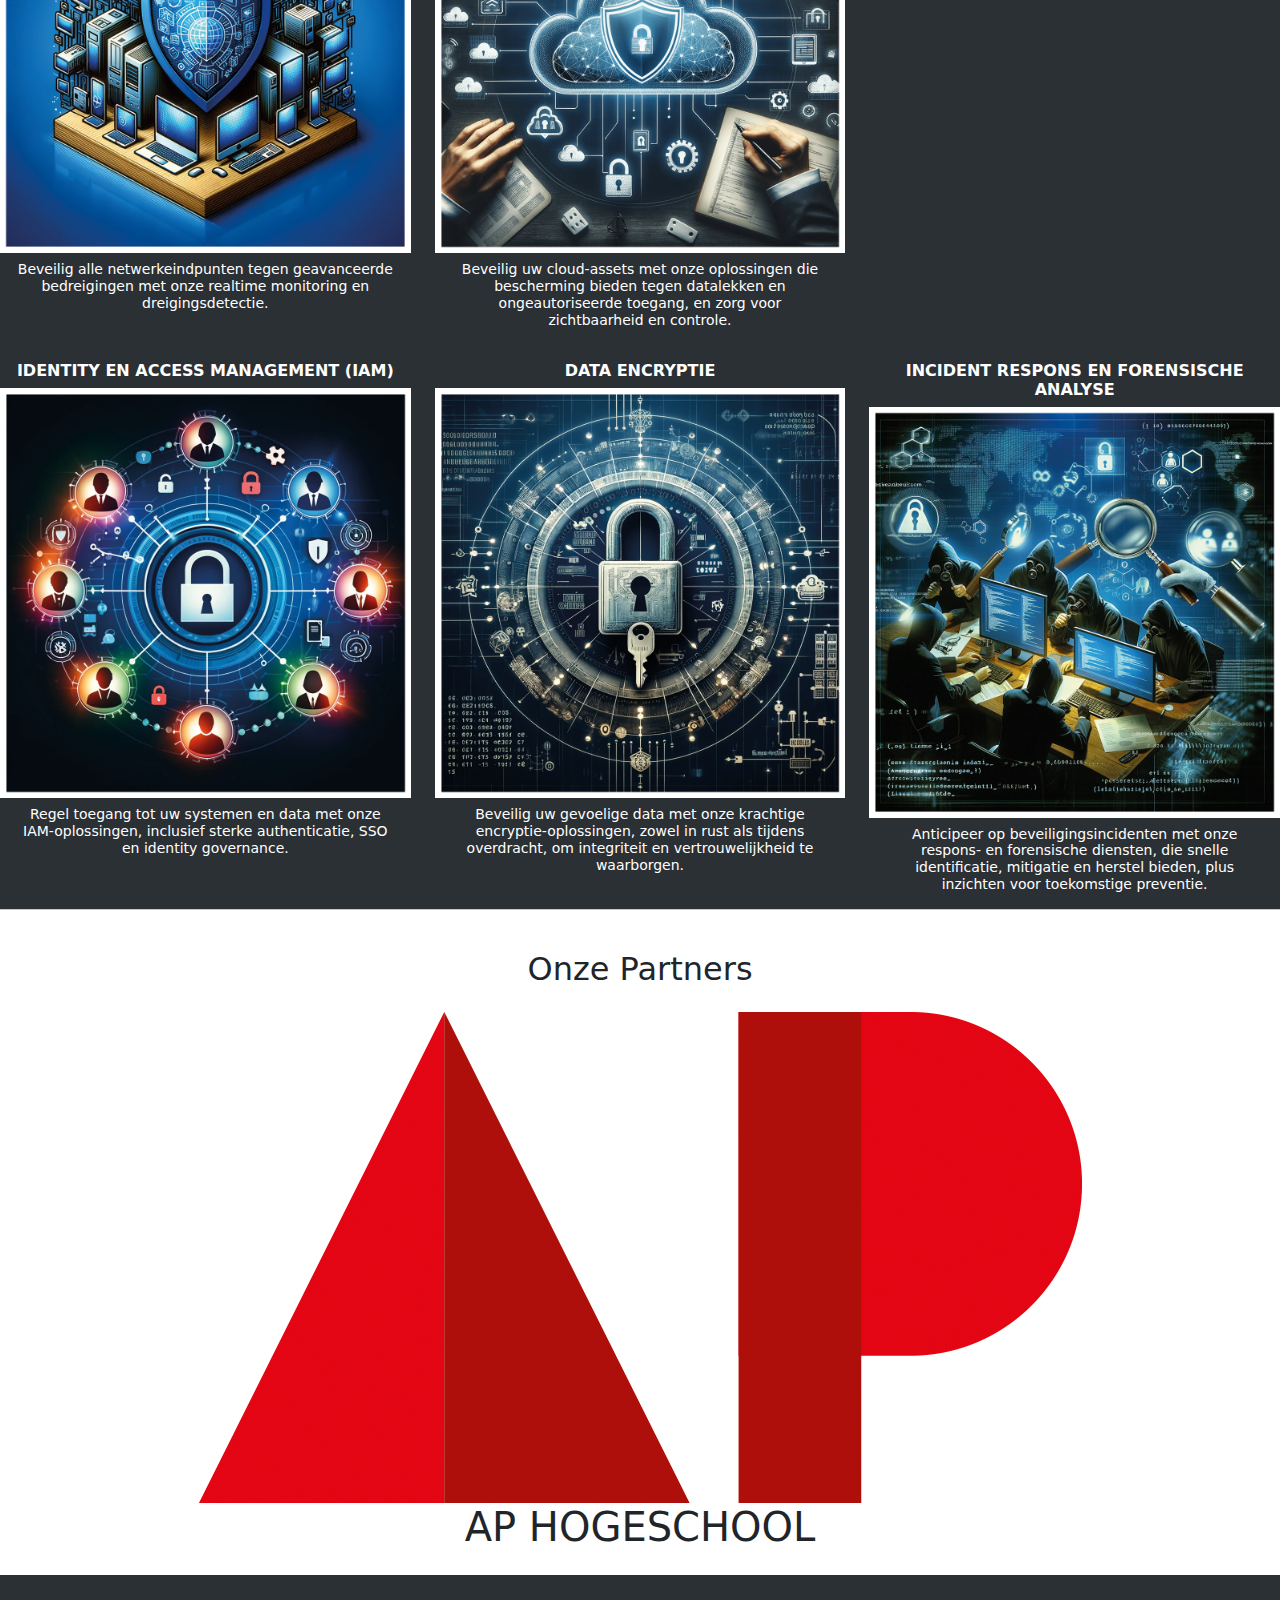
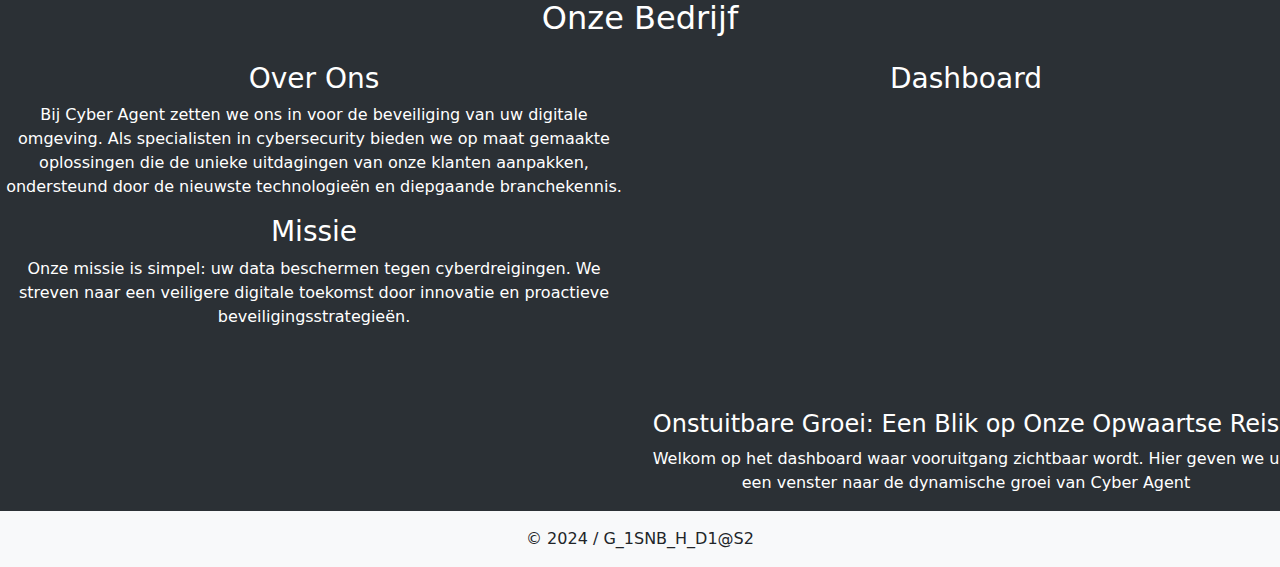
==== commit f162d2d1: "langlopende taak" ====
--- a/index.html
+++ b/index.html
@@ -82,7 +82,7 @@
   <main>
     
     <!--Carousel-->
-    <section id="carouselExampleIndicators" class="carousel slide">
+    <section id="carouselExampleIndicators" class="carousel slide extraspace">
 
       <div class="carousel-indicators">
         <button type="button" data-bs-target="#carouselExampleIndicators" data-bs-slide-to="0" class="active" aria-current="true" aria-label="Slide 1"></button>
--- a/css/style.css
+++ b/css/style.css
@@ -22,3 +22,7 @@
   width: 100%;
   height: 40vh;
 }
+
+.extraspace{
+  padding-top: 4.5rem;
+}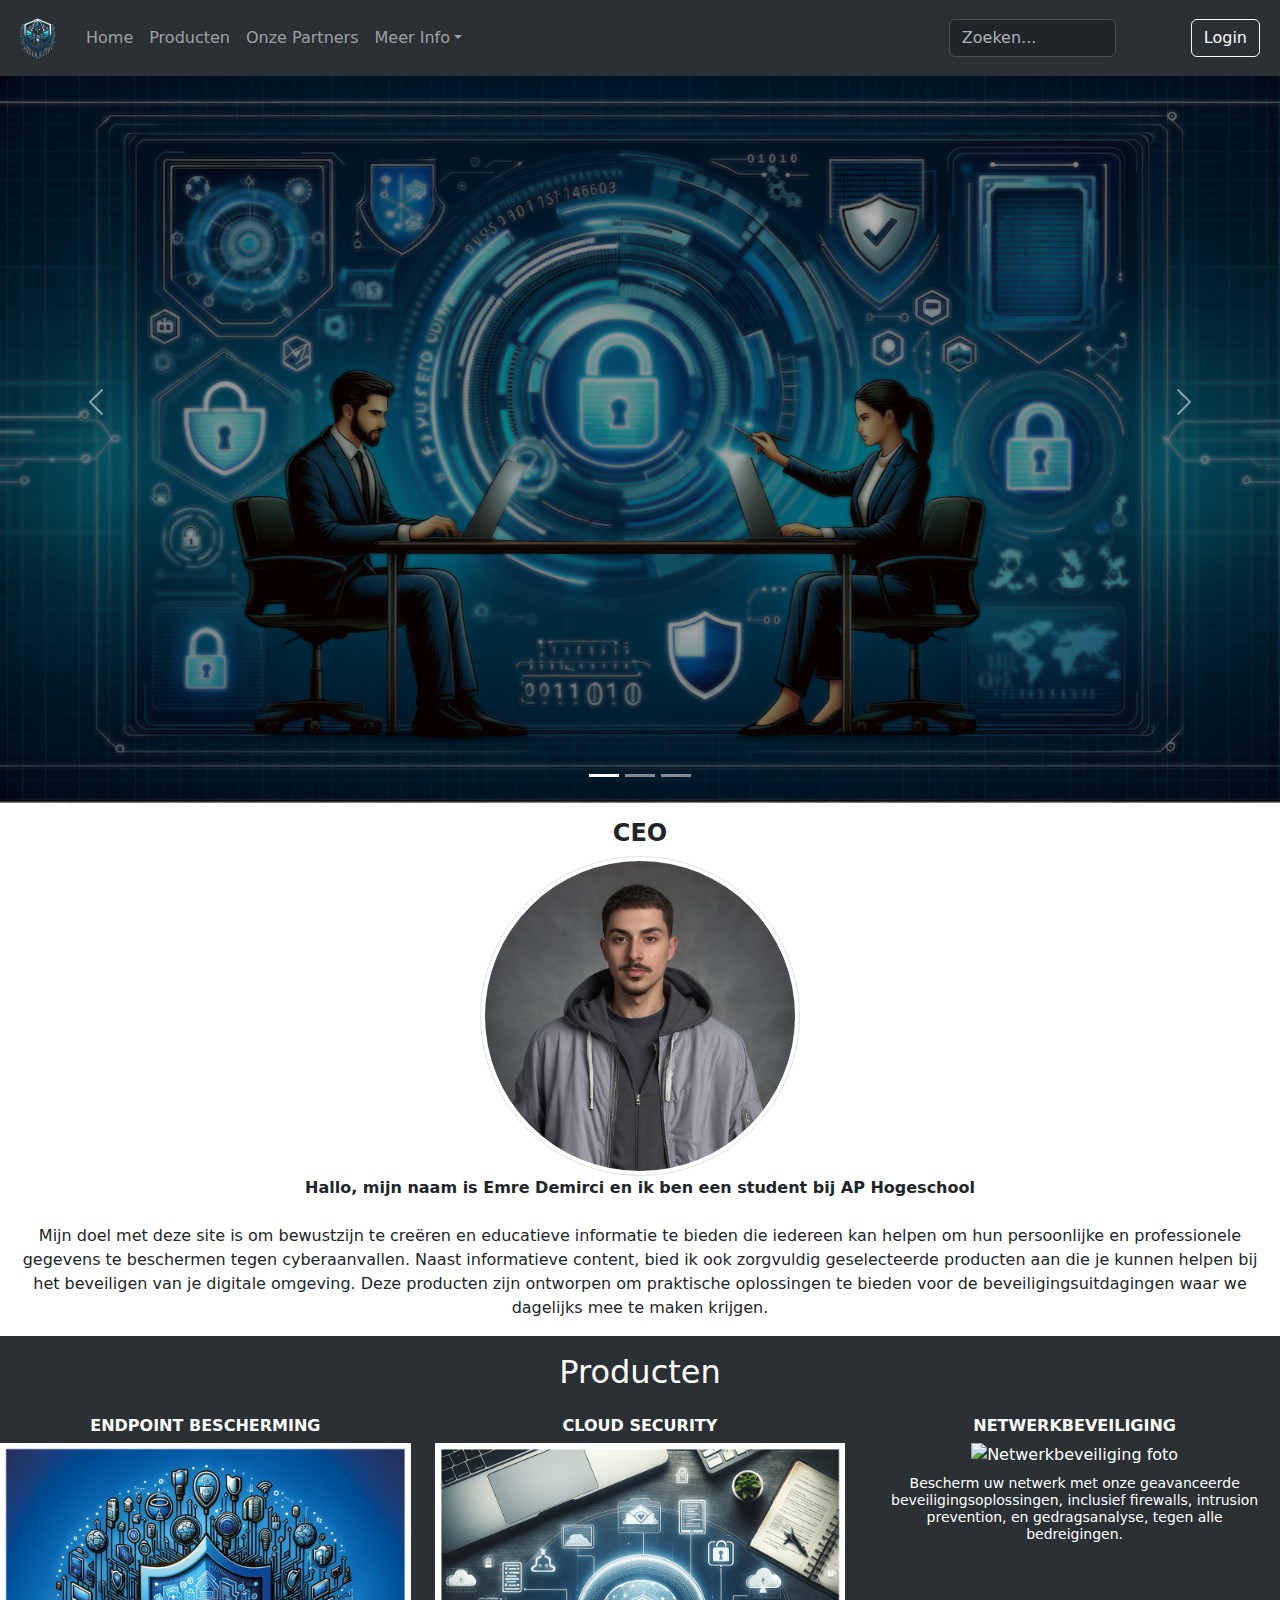
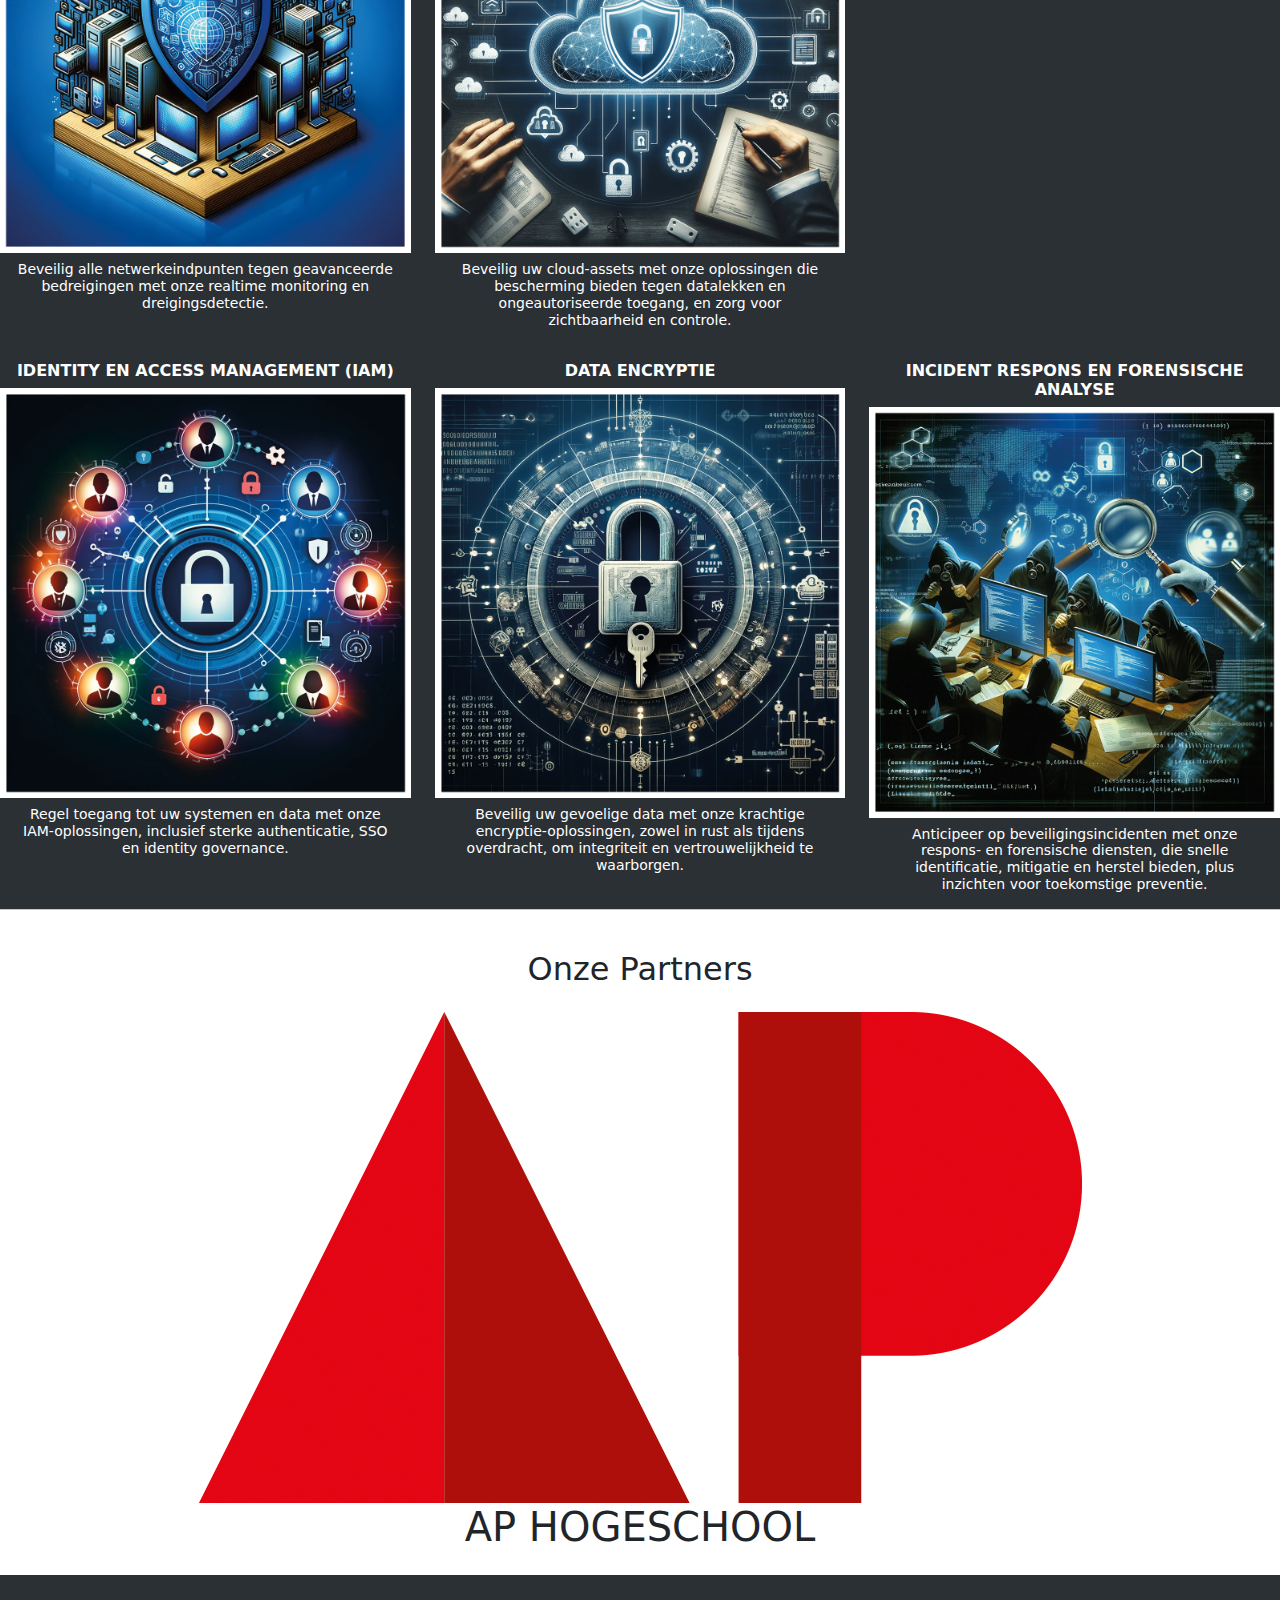
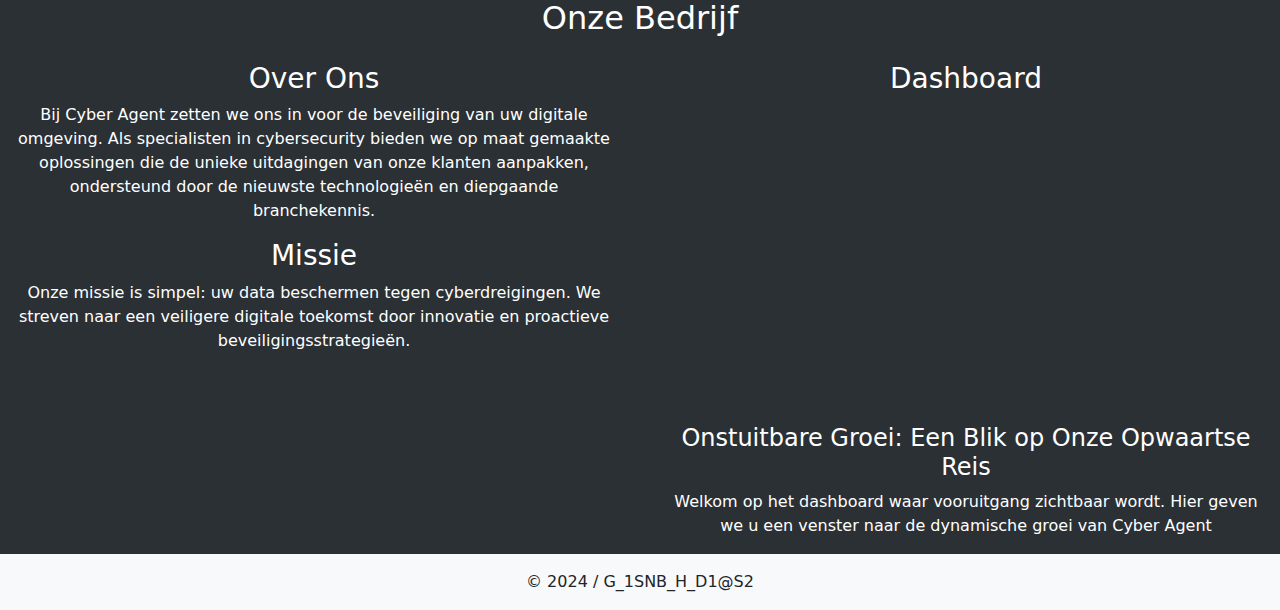
==== commit cfa8cd4d: "langlopende taak" ====
--- a/index.html
+++ b/index.html
@@ -272,13 +272,13 @@
     <!--Onze Partners-->
 
     <!--Onze Bedrijf-->
-    <section id="onzebedrijf" class="backgroundcolor text-white text-center row">
+    <section id="onzebedrijf" class="backgroundcolor text-white text-center row ">
 
       <h2 class="my-4">Onze Bedrijf</h2>
 
       <section class="col-12 col-sm-6 col-md-6">
 
-        <article>
+        <article class="mx-3">
 
           <h3>Over Ons</h3>
           
@@ -286,23 +286,23 @@
   
         </article>
 
+        <article class="mx-3">
+
+          <h3>Missie</h3>
+
+          <p>Onze missie is simpel: uw data beschermen tegen cyberdreigingen. We streven naar een veiligere digitale toekomst door innovatie en proactieve beveiligingsstrategieën.</p>
+
+        </article>
+
+      </section>
+
+      <section class="col-12 col-sm-6 col-md-6">
+
         <article>
 
-          <h3>Missie</h3>
-
-          <p>Onze missie is simpel: uw data beschermen tegen cyberdreigingen. We streven naar een veiligere digitale toekomst door innovatie en proactieve beveiligingsstrategieën.</p>
-
-        </article>
-
-      </section>
-
-      <section class="col-12 col-sm-6 col-md-6">
-
-        <article>
-
           <h3 class="col-12">Dashboard</h3>
 
-          <canvas id="myChart" style="width:100%;max-width:600px"></canvas>
+          <canvas id="myChart" style="width:100%;max-width:600px justify-content-center"></canvas>
 
           <script>
             const xValues = ["België", "France", "Spain", "USA", "Argentina"];
@@ -328,9 +328,9 @@
             });
           </script>
 
-          <h4>Onstuitbare Groei: Een Blik op Onze Opwaartse Reis</h4>
-
-          <p>Welkom op het dashboard waar vooruitgang zichtbaar wordt. Hier geven we u een venster naar de dynamische groei van Cyber Agent</p>
+          <h4 class="mx-3">Onstuitbare Groei: Een Blik op Onze Opwaartse Reis</h4>
+
+          <p class="mx-3">Welkom op het dashboard waar vooruitgang zichtbaar wordt. Hier geven we u een venster naar de dynamische groei van Cyber Agent</p>
 
         </article>
 
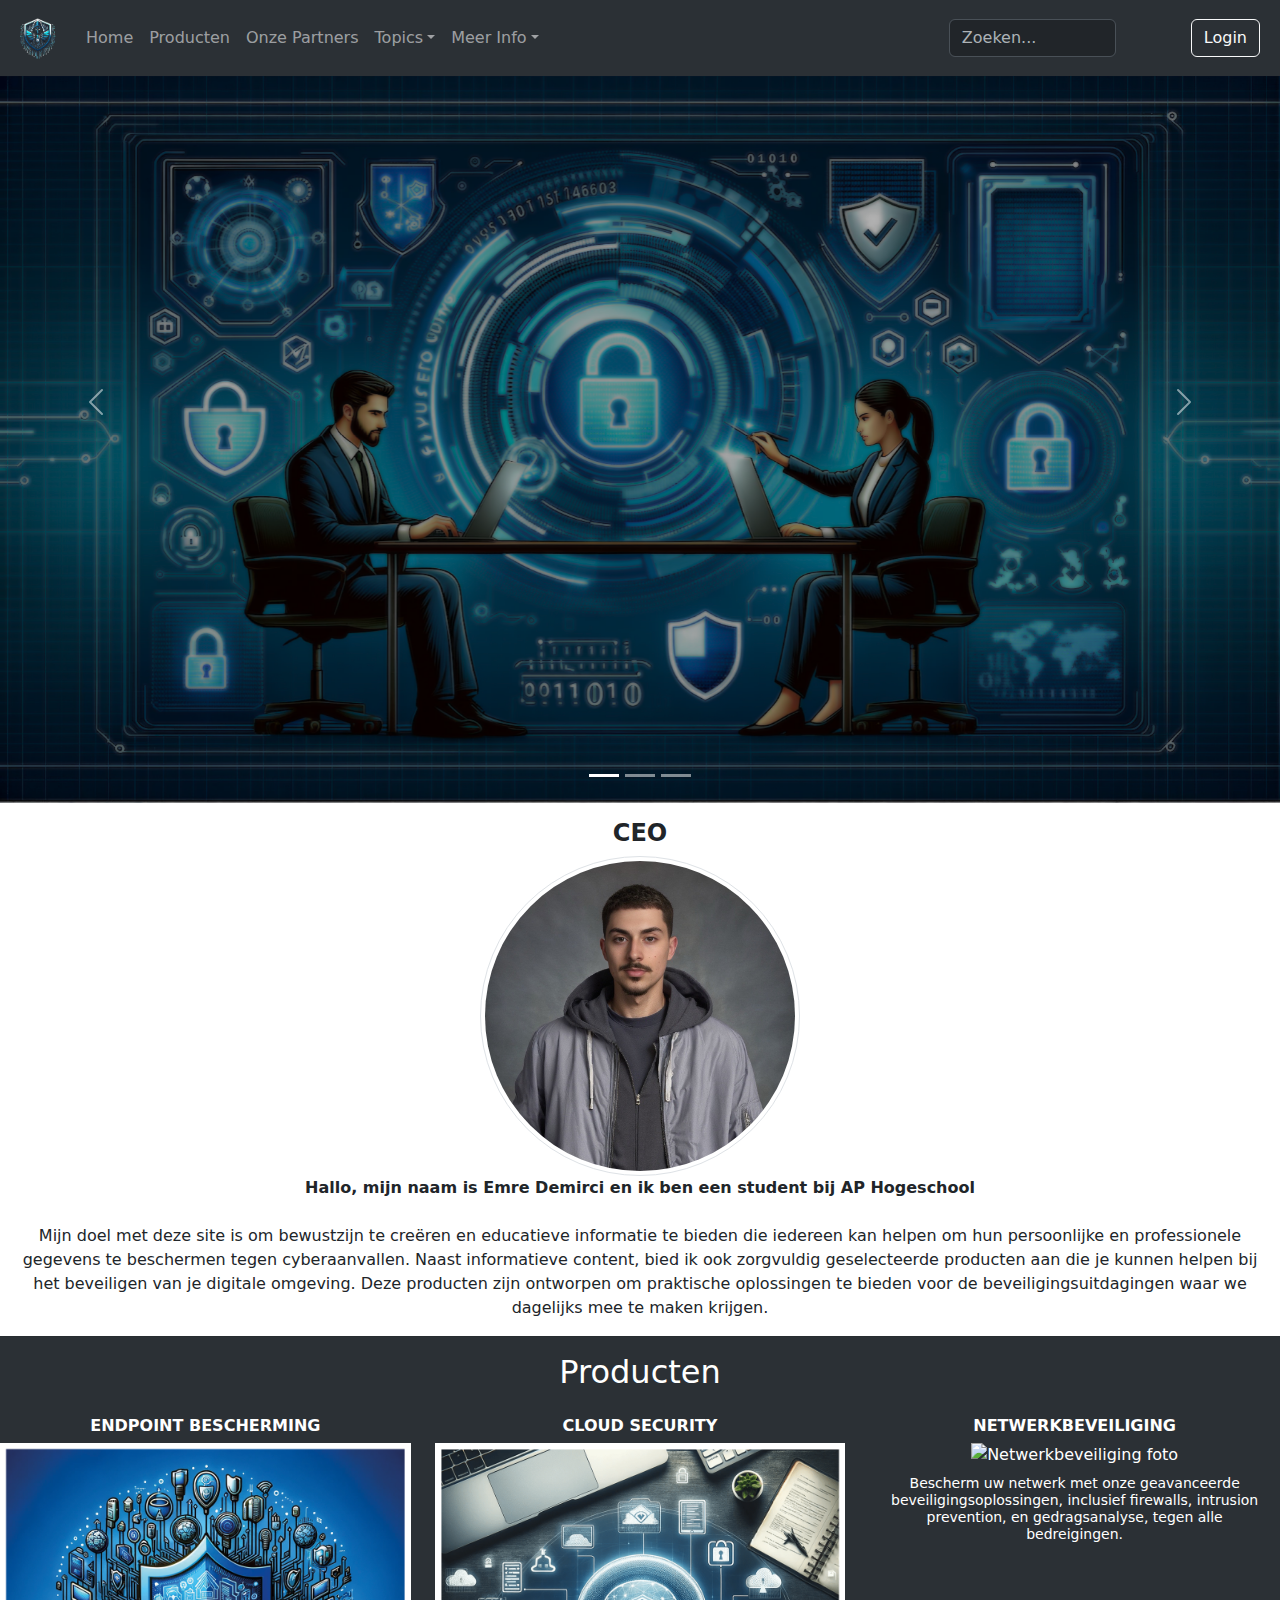
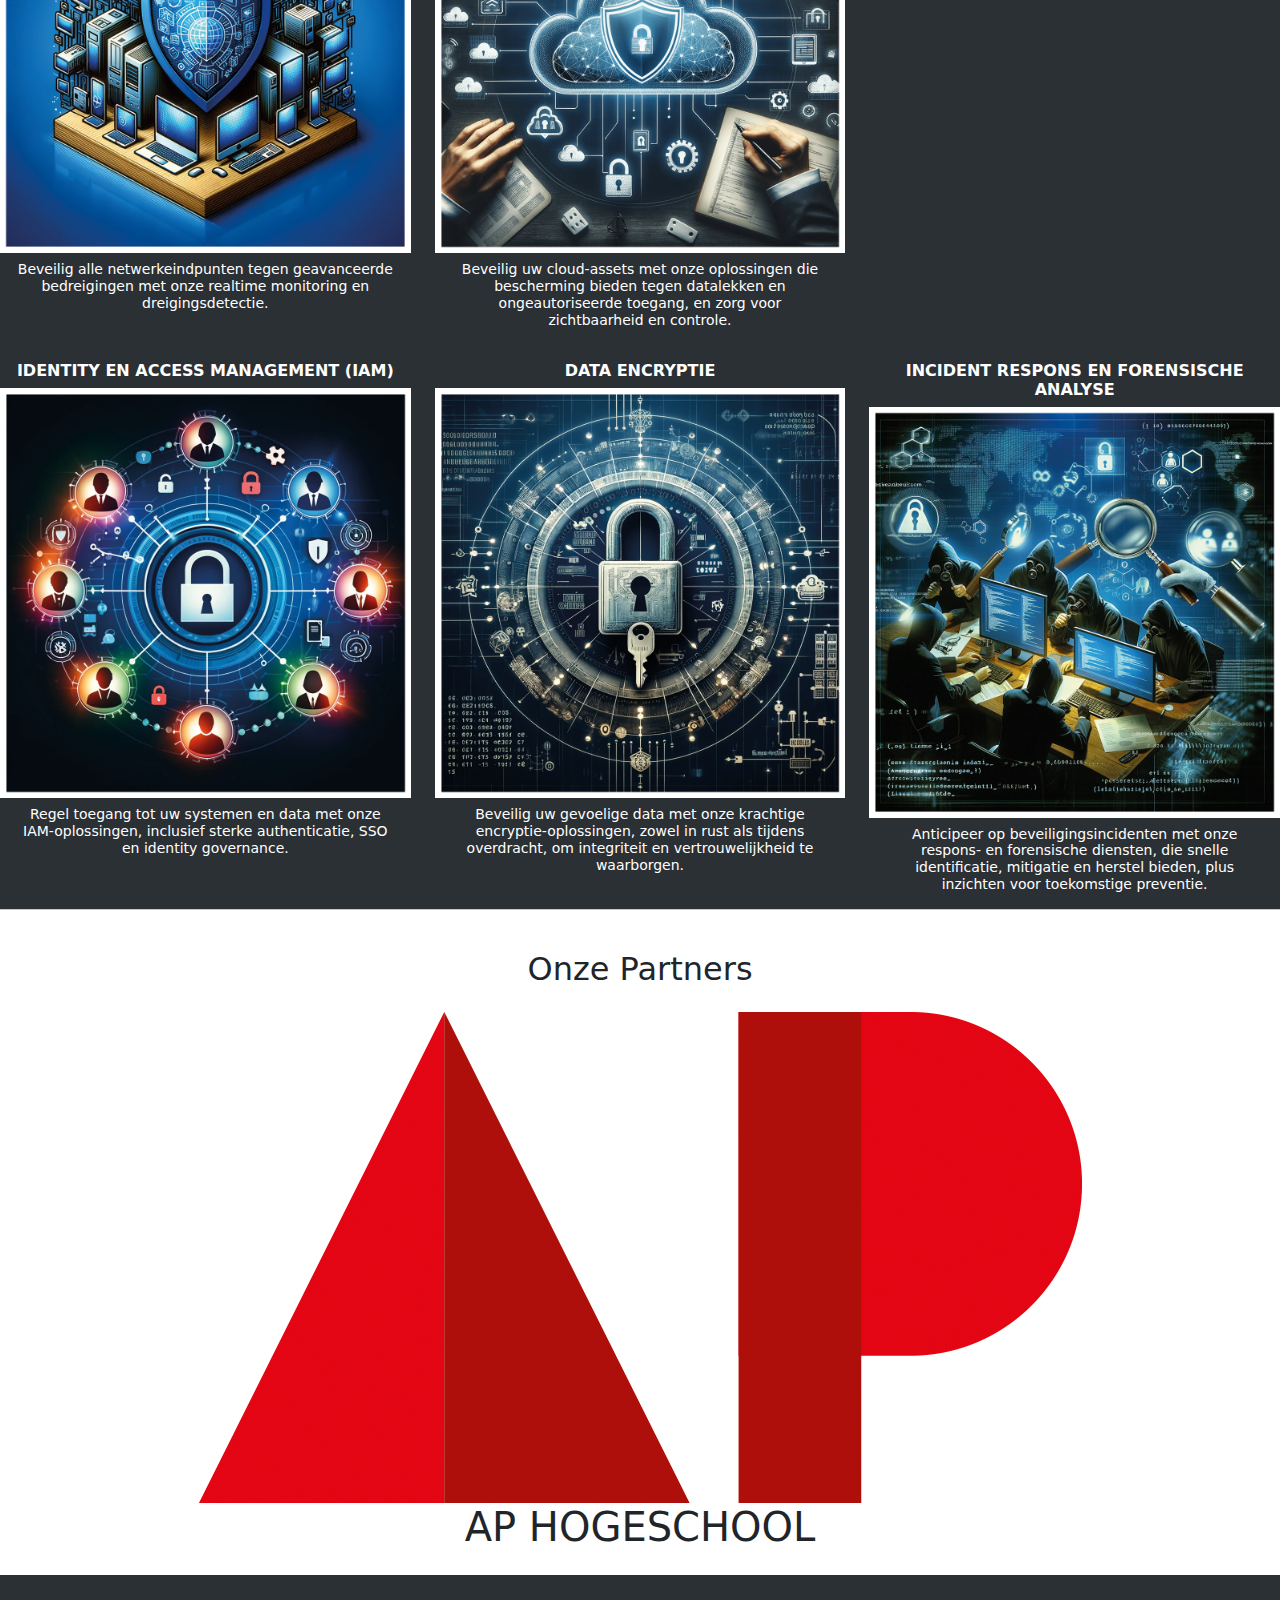
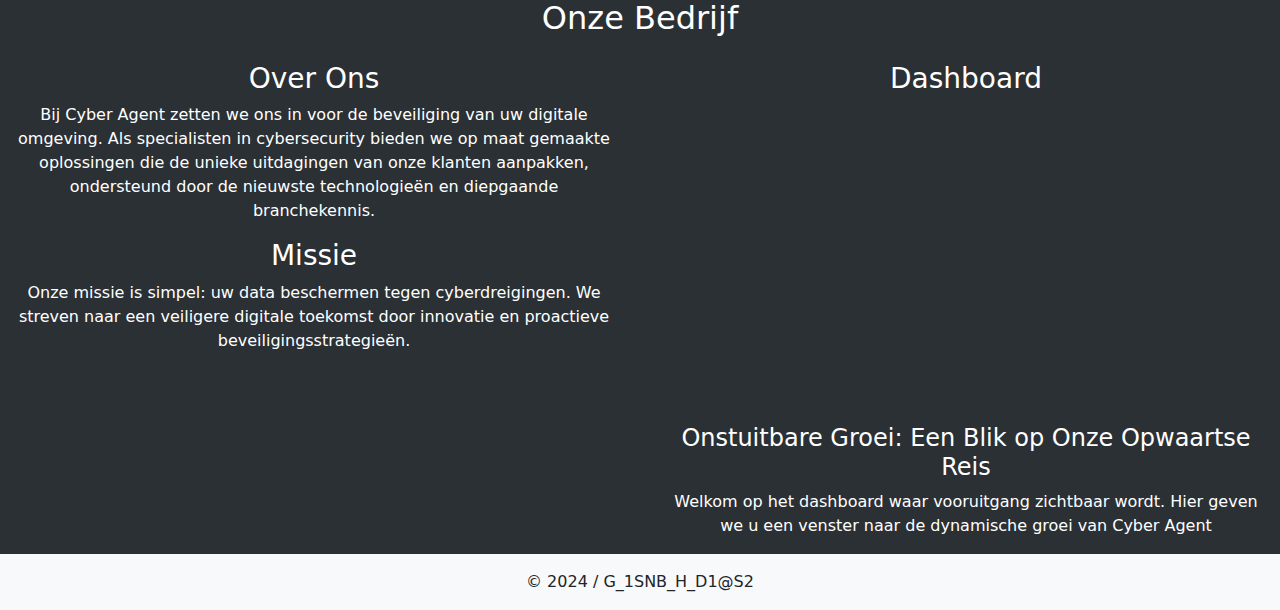
==== commit 0e8788a7: "langlopende taak" ====
--- a/index.html
+++ b/index.html
@@ -50,6 +50,26 @@
 
             <li class="nav-item">
               <a class="nav-link" href="#onzepartners">Onze Partners</a>
+            </li>
+
+            <li class="nav-item dropdown">
+
+              <a class="nav-link dropdown-toggle" href="#" role="button" data-bs-toggle="dropdown" aria-expanded="false">Topics</a>
+
+              <ul class="dropdown-menu">
+                <li><a class="dropdown-item" href="endpointbescherming.html">Endpoint Bescherming</a></li>
+                <li><hr class="dropdown-divider"></li>
+                <li><a class="dropdown-item" href="cloudsecurity.html">Cloud Security</a></li>
+                <li><hr class="dropdown-divider"></li>
+                <li><a class="dropdown-item" href="netwerkbeveiliging.html">Netwerkbeveiliging</a></li>
+                <li><hr class="dropdown-divider"></li>
+                <li><a class="dropdown-item" href="iam.html">Identity en Access Management</a></li>
+                <li><hr class="dropdown-divider"></li>
+                <li><a class="dropdown-item" href="dataencryptie.html">Data Encryptie</a></li>
+                <li><hr class="dropdown-divider"></li>
+                <li><a class="dropdown-item" href="irfa.html">Incident Respons en Forensische Analyse</a></li>
+              </ul>
+
             </li>
 
             <li class="nav-item dropdown">
